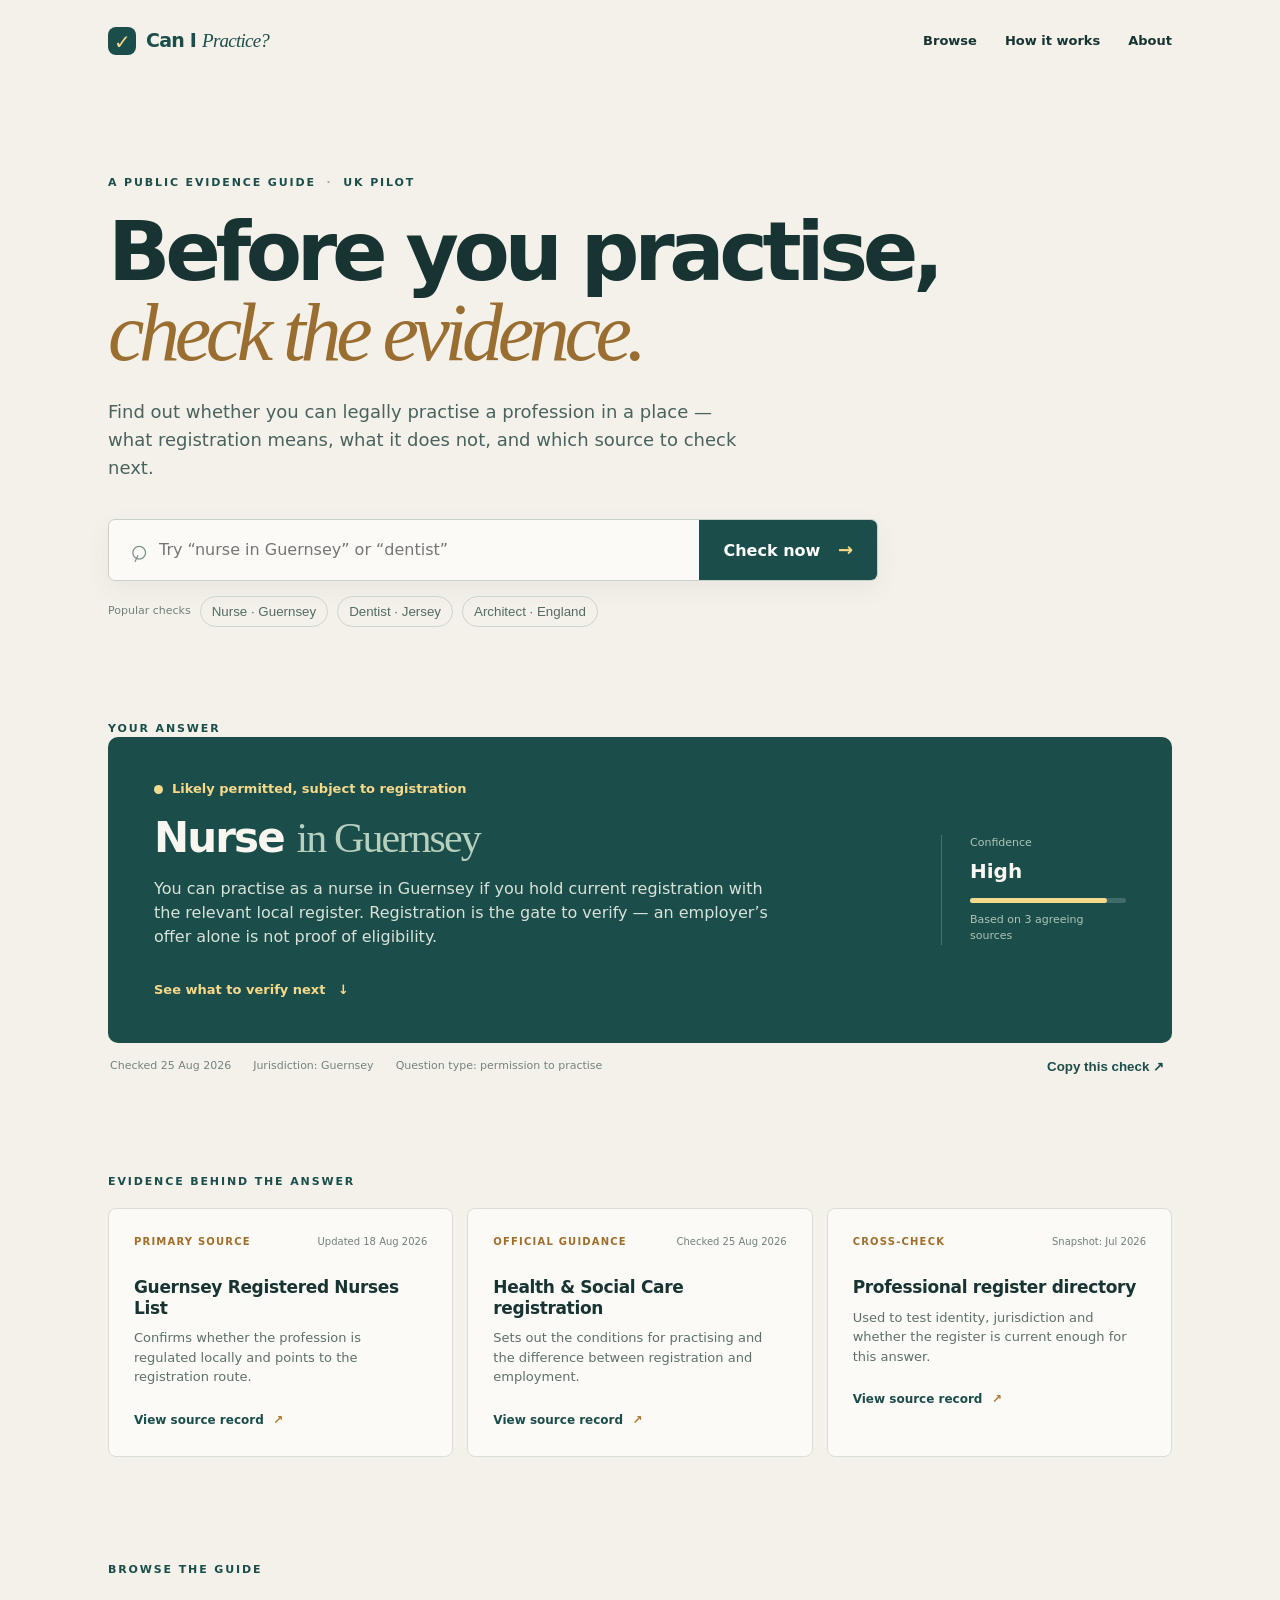
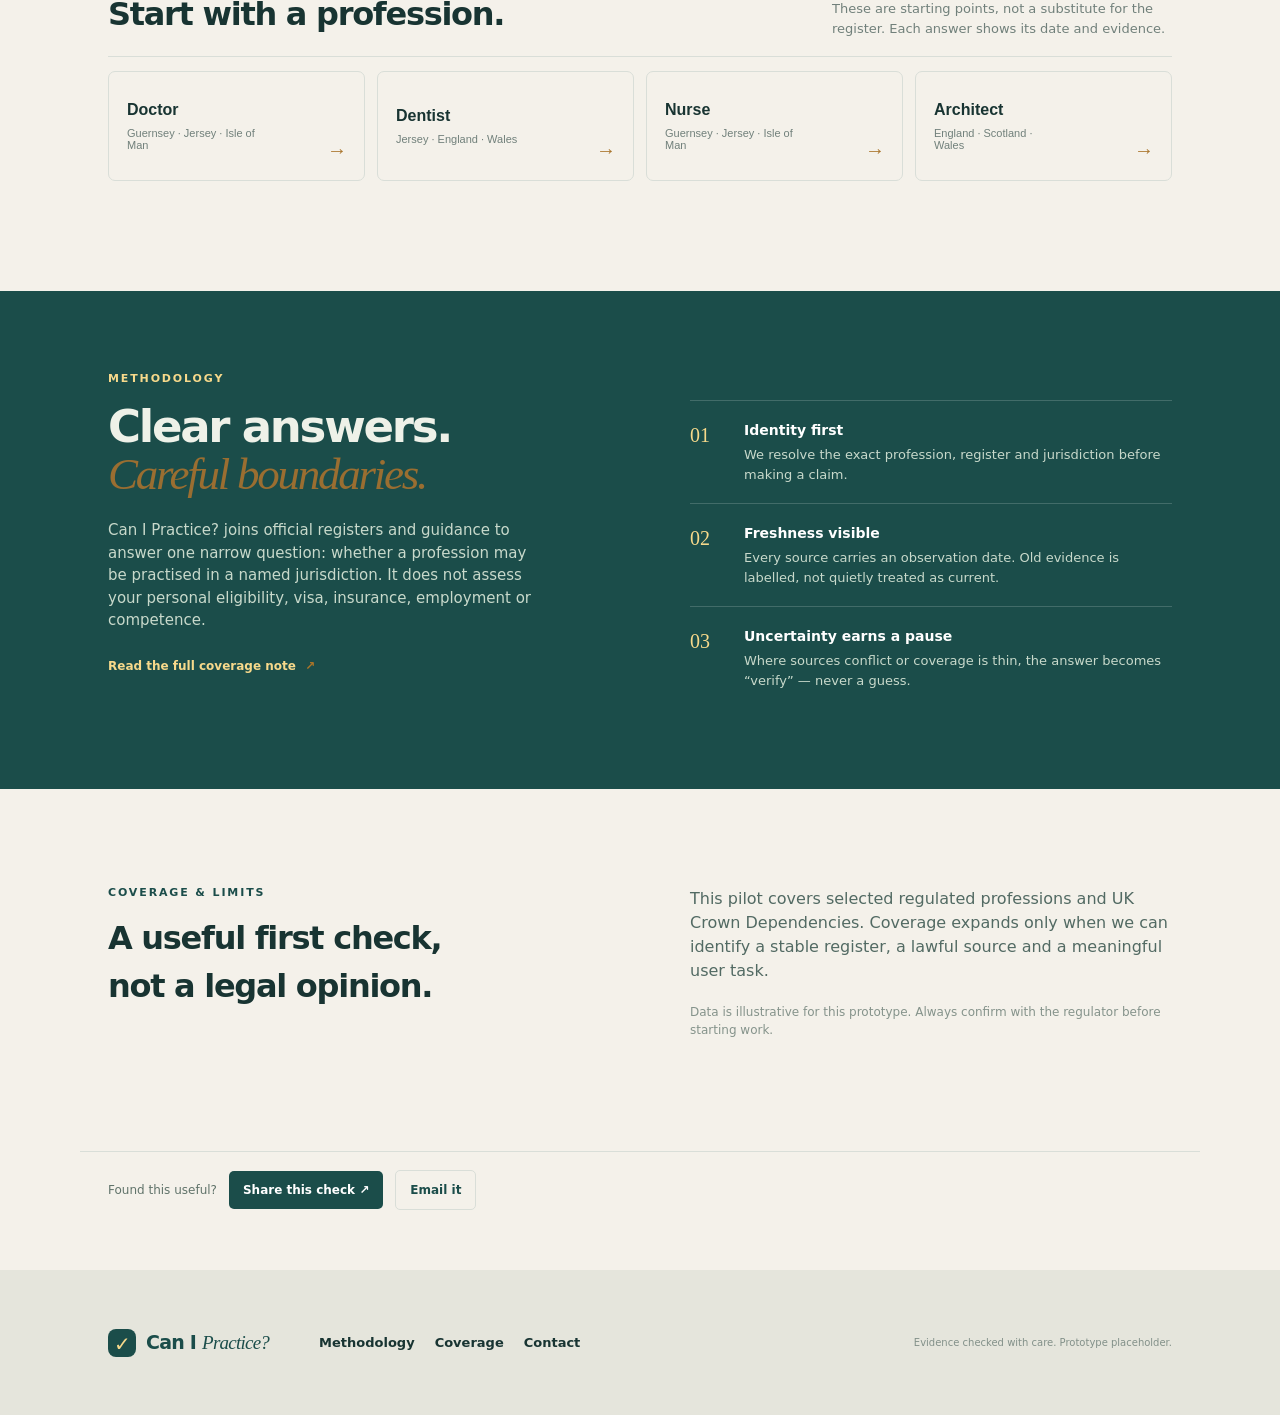
==== index.html @ 5f044f65 "Keep illustrative practice prototype out of search" ====
<!doctype html>
<html lang="en-GB">
<head>
  <meta charset="utf-8">
  <meta name="viewport" content="width=device-width, initial-scale=1">
  <title>Can I Practice? — Check professional registration</title>
  <meta name="description" content="A clear, evidence-led way to check whether a profession can be practised in a place, and what to verify next.">
  <meta name="robots" content="noindex,follow">
  <meta name="theme-color" content="#f4f1ea">
  <link rel="canonical" href="https://canipractice.com/">
  <meta property="og:title" content="Can I Practice? — Check professional registration">
  <meta property="og:description" content="Check the evidence behind professional registration and practice requirements.">
  <meta property="og:type" content="website">
  <meta property="og:url" content="https://canipractice.com/">
  <meta property="og:site_name" content="Can I Practice?">
  <meta name="twitter:card" content="summary">
  <meta name="twitter:title" content="Can I Practice? — Check professional registration">
  <meta name="twitter:description" content="Check the evidence behind professional registration and practice requirements.">
  <script async src="https://www.googletagmanager.com/gtag/js?id=G-X8V7G1S3EH"></script>
  <script>
    window.dataLayer = window.dataLayer || [];
    function gtag(){dataLayer.push(arguments)}
    gtag('js', new Date());
    gtag('config', 'G-X8V7G1S3EH', { anonymize_ip: true });
  </script>
  <link rel="icon" href="data:image/svg+xml,%3Csvg xmlns='http://www.w3.org/2000/svg' viewBox='0 0 64 64'%3E%3Crect width='64' height='64' rx='16' fill='%231b4d4a'/%3E%3Cpath d='m16 33 10 10 22-23' fill='none' stroke='%23f7d98b' stroke-width='7' stroke-linecap='round' stroke-linejoin='round'/%3E%3C/svg%3E">
  <link rel="stylesheet" href="styles.css">
</head>
<body>
  <header class="site-header">
    <a class="brand" href="#top" aria-label="Can I Practice? home"><span class="brand-mark">✓</span><span>Can I <i>Practice?</i></span></a>
    <nav aria-label="Primary navigation"><a href="#browse">Browse</a><a href="#method">How it works</a><a class="nav-quiet" href="#about">About</a></nav>
  </header>

  <main id="top">
    <section class="hero wrap">
      <div class="eyebrow">A public evidence guide <span>·</span> UK pilot</div>
      <h1>Before you practise,<br><em>check the evidence.</em></h1>
      <p class="intro">Find out whether you can legally practise a profession in a place — what registration means, what it does not, and which source to check next.</p>
      <form class="search" id="searchForm" role="search">
        <label class="sr-only" for="query">Search a profession or place</label>
        <span class="search-icon">⌕</span><input id="query" autocomplete="off" placeholder="Try “nurse in Guernsey” or “dentist”"><button type="submit">Check now <span>→</span></button>
      </form>
      <div class="popular"><span>Popular checks</span><button data-query="nurse in Guernsey">Nurse · Guernsey</button><button data-query="dentist in Jersey">Dentist · Jersey</button><button data-query="architect in England">Architect · England</button></div>
    </section>

    <section class="answer-area wrap" id="answer" aria-live="polite">
      <div class="section-kicker">Your answer</div>
      <div class="answer-card">
        <div class="answer-main"><div class="status-line"><span class="status-dot"></span><span id="answerLabel">Likely permitted, subject to registration</span></div><h2 id="answerTitle">Nurse <span>in Guernsey</span></h2><p id="answerCopy">You can practise as a nurse in Guernsey if you hold current registration with the relevant local register. Registration is the gate to verify — an employer’s offer alone is not proof of eligibility.</p><a class="next-step" href="#evidence">See what to verify next <span>↓</span></a></div>
        <div class="confidence"><span>Confidence</span><strong>High</strong><div class="confidence-bar"><i></i></div><small>Based on 3 agreeing sources</small></div>
      </div>
      <div class="answer-meta"><span>Checked 25 Aug 2026</span><span>Jurisdiction: Guernsey</span><span>Question type: permission to practise</span><button id="copyLink" type="button">Copy this check ↗</button></div>
    </section>

    <section class="evidence wrap" id="evidence"><div class="section-kicker">Evidence behind the answer</div><div class="evidence-grid">
      <article class="source-card"><div class="source-top"><span class="source-tag">Primary source</span><span class="source-date">Updated 18 Aug 2026</span></div><h3>Guernsey Registered Nurses List</h3><p>Confirms whether the profession is regulated locally and points to the registration route.</p><a href="#method">View source record <span>↗</span></a></article>
      <article class="source-card"><div class="source-top"><span class="source-tag">Official guidance</span><span class="source-date">Checked 25 Aug 2026</span></div><h3>Health &amp; Social Care registration</h3><p>Sets out the conditions for practising and the difference between registration and employment.</p><a href="#method">View source record <span>↗</span></a></article>
      <article class="source-card"><div class="source-top"><span class="source-tag">Cross-check</span><span class="source-date">Snapshot: Jul 2026</span></div><h3>Professional register directory</h3><p>Used to test identity, jurisdiction and whether the register is current enough for this answer.</p><a href="#method">View source record <span>↗</span></a></article>
    </div></section>

    <section class="browse wrap" id="browse"><div class="browse-heading"><div><div class="section-kicker">Browse the guide</div><h2>Start with a profession.</h2></div><p>These are starting points, not a substitute for the register. Each answer shows its date and evidence.</p></div><div class="browse-grid"><button data-query="doctor in Guernsey"><b>Doctor</b><span>Guernsey · Jersey · Isle of Man</span><i>→</i></button><button data-query="dentist in Jersey"><b>Dentist</b><span>Jersey · England · Wales</span><i>→</i></button><button data-query="nurse in Guernsey"><b>Nurse</b><span>Guernsey · Jersey · Isle of Man</span><i>→</i></button><button data-query="architect in England"><b>Architect</b><span>England · Scotland · Wales</span><i>→</i></button></div></section>

    <section class="method wrap" id="method"><div class="method-copy"><div class="section-kicker">Methodology</div><h2>Clear answers.<br><em>Careful boundaries.</em></h2><p>Can I Practice? joins official registers and guidance to answer one narrow question: whether a profession may be practised in a named jurisdiction. It does not assess your personal eligibility, visa, insurance, employment or competence.</p><a class="text-link" href="#about">Read the full coverage note <span>↗</span></a></div><div class="method-list"><div><strong>01</strong><span><b>Identity first</b>We resolve the exact profession, register and jurisdiction before making a claim.</span></div><div><strong>02</strong><span><b>Freshness visible</b>Every source carries an observation date. Old evidence is labelled, not quietly treated as current.</span></div><div><strong>03</strong><span><b>Uncertainty earns a pause</b>Where sources conflict or coverage is thin, the answer becomes “verify” — never a guess.</span></div></div></section>

    <section class="about wrap" id="about"><div><div class="section-kicker">Coverage &amp; limits</div><h2>A useful first check,<br>not a legal opinion.</h2></div><div><p>This pilot covers selected regulated professions and UK Crown Dependencies. Coverage expands only when we can identify a stable register, a lawful source and a meaningful user task.</p><p class="muted">Data is illustrative for this prototype. Always confirm with the regulator before starting work.</p></div></section>
    <section class="share wrap"><span>Found this useful?</span><button id="shareBtn">Share this check ↗</button><button id="emailBtn">Email it</button></section>
  </main>
  <footer><div class="wrap footer-inner"><a class="brand" href="#top"><span class="brand-mark">✓</span><span>Can I <i>Practice?</i></span></a><div><a href="#method">Methodology</a><a href="#about">Coverage</a><a href="mailto:hello@canipractice.com">Contact</a></div><small>Evidence checked with care. Prototype placeholder.</small></div></footer>
  <script>
    const answers={nurse:{label:'Likely permitted, subject to registration',place:'Guernsey',copy:'You can practise as a nurse in Guernsey if you hold current registration with the relevant local register. Registration is the gate to verify — an employer’s offer alone is not proof of eligibility.'},dentist:{label:'Likely permitted, subject to registration',place:'Jersey',copy:'You can practise as a dentist in Jersey if you meet the current registration requirements for the profession and jurisdiction. Verify your register entry before accepting work.'},architect:{label:'Registration required',place:'England',copy:'Architectural work using the protected title requires registration with the Architects Registration Board. Confirm your personal route and current register status before practising.'},doctor:{label:'Verify with the regulator',place:'Guernsey',copy:'A doctor’s ability to practise depends on current registration and any local employment or permission requirements. The evidence points to a registration check before you proceed.'}};
    function run(raw){const q=raw.toLowerCase();let key=q.includes('dentist')?'dentist':q.includes('architect')?'architect':q.includes('doctor')?'doctor':'nurse';const a=answers[key];document.getElementById('answerLabel').textContent=a.label;document.getElementById('answerTitle').innerHTML=key[0].toUpperCase()+key.slice(1)+' <span>in '+a.place+'</span>';document.getElementById('answerCopy').textContent=a.copy;document.getElementById('answer').scrollIntoView({behavior:'smooth',block:'start'});}
    document.getElementById('searchForm').addEventListener('submit',e=>{e.preventDefault();run(document.getElementById('query').value||'nurse in Guernsey')});document.querySelectorAll('[data-query]').forEach(b=>b.addEventListener('click',()=>{document.getElementById('query').value=b.dataset.query;run(b.dataset.query)}));document.getElementById('copyLink').addEventListener('click',async e=>{await navigator.clipboard?.writeText(location.href);e.currentTarget.textContent='Copied ✓';setTimeout(()=>e.currentTarget.textContent='Copy this check ↗',1800)});document.getElementById('shareBtn').addEventListener('click',async()=>{if(navigator.share) await navigator.share({title:document.title,url:location.href});else document.getElementById('copyLink').click()});document.getElementById('emailBtn').addEventListener('click',()=>location.href='mailto:?subject=Can I Practice?&body='+encodeURIComponent(location.href));
  </script>
</body>
</html>
---- styles.css ----
:root{--ink:#183432;--green:#1b4d4a;--cream:#f4f1ea;--paper:#fbfaf7;--yellow:#f7d98b;--muted:#71807b;--line:#d9ded8;--serif:Georgia,'Times New Roman',serif;--sans:Inter,ui-sans-serif,system-ui,-apple-system,BlinkMacSystemFont,'Segoe UI',sans-serif}*{box-sizing:border-box}html{scroll-behavior:smooth}body{margin:0;background:var(--cream);color:var(--ink);font-family:var(--sans);line-height:1.5}.wrap{max-width:1120px;margin:auto;padding-left:28px;padding-right:28px}.site-header{height:82px;display:flex;align-items:center;justify-content:space-between;max-width:1120px;margin:auto;padding:0 28px}.brand{display:flex;align-items:center;gap:10px;color:var(--green);font-weight:750;letter-spacing:-.04em;text-decoration:none;font-size:19px}.brand i{font-family:var(--serif);font-weight:400}.brand-mark{display:grid;place-items:center;background:var(--green);color:var(--yellow);border-radius:8px;width:28px;height:28px;font-size:20px;font-weight:800}nav{display:flex;gap:28px}nav a,footer a{color:var(--ink);text-decoration:none;font-size:13px;font-weight:650}.hero{padding-top:93px;padding-bottom:94px}.eyebrow,.section-kicker{font-size:11px;text-transform:uppercase;letter-spacing:.17em;font-weight:800;color:var(--green)}.eyebrow span{color:#a2ada7;margin:0 5px}.hero h1{font-size:clamp(48px,7vw,82px);line-height:.98;letter-spacing:-.065em;margin:20px 0 25px;max-width:850px}.hero h1 em,.method h2 em{font-family:var(--serif);font-weight:400;color:#9a6e31}.intro{font-size:18px;line-height:1.55;max-width:630px;color:#49625d;margin-bottom:37px}.search{display:flex;align-items:center;background:var(--paper);border:1px solid #c8d0c9;border-radius:7px;max-width:770px;height:62px;padding-left:20px;box-shadow:0 8px 25px #294a4410}.search-icon{font-size:30px;color:#7a8b83;transform:rotate(-20deg);margin-right:10px}.search input{border:0;outline:0;background:transparent;font:inherit;font-size:16px;flex:1;color:var(--ink);min-width:0}.search button,.share button{border:0;background:var(--green);color:white;height:100%;padding:0 24px;border-radius:0 6px 6px 0;font:inherit;font-weight:750;cursor:pointer}.search button span{color:var(--yellow);font-size:18px;margin-left:12px}.popular{display:flex;gap:9px;align-items:center;margin-top:15px;flex-wrap:wrap;font-size:11px;color:var(--muted)}.popular button{border:1px solid #cbd4ce;background:transparent;border-radius:20px;padding:7px 11px;color:#526b63;cursor:pointer}.answer-area{padding-bottom:84px}.answer-card{background:var(--green);color:#f8f6ef;border-radius:10px;display:flex;justify-content:space-between;padding:42px 46px;gap:40px}.status-line{display:flex;align-items:center;gap:9px;color:var(--yellow);font-size:13px;font-weight:750}.status-dot{width:9px;height:9px;background:var(--yellow);border-radius:50%}.answer-main{max-width:700px}.answer-card h2{font-size:42px;line-height:1.05;letter-spacing:-.045em;margin:17px 0}.answer-card h2 span{font-family:var(--serif);font-weight:400;color:#b7d0bd}.answer-card p{font-size:16px;color:#d8e3d9;max-width:620px;margin:0 0 28px}.next-step{color:var(--yellow);text-decoration:none;font-weight:700;font-size:13px}.next-step span{margin-left:8px}.confidence{width:185px;border-left:1px solid #ffffff33;padding-left:28px;align-self:center}.confidence span,.confidence small{display:block;color:#aec5b6;font-size:11px}.confidence strong{display:block;font-size:20px;margin:4px 0 12px}.confidence-bar{height:5px;background:#ffffff2b;border-radius:8px;margin-bottom:9px}.confidence-bar i{display:block;width:88%;height:100%;background:var(--yellow);border-radius:8px}.answer-meta{display:flex;gap:22px;align-items:center;flex-wrap:wrap;padding:15px 2px;color:#74827d;font-size:11px}.answer-meta button{margin-left:auto;background:none;border:0;color:var(--green);font-weight:750;cursor:pointer}.evidence{padding-bottom:105px}.evidence-grid{display:grid;grid-template-columns:repeat(3,1fr);gap:14px;margin-top:18px}.source-card{background:var(--paper);border:1px solid var(--line);border-radius:8px;padding:25px}.source-top{display:flex;justify-content:space-between;gap:10px}.source-tag{color:#a06d2a;font-size:10px;text-transform:uppercase;letter-spacing:.12em;font-weight:800}.source-date{font-size:10px;color:var(--muted)}.source-card h3{font-size:17px;line-height:1.2;margin:28px 0 10px;letter-spacing:-.02em}.source-card p{font-size:13px;color:#5d7069;min-height:58px;margin:0 0 20px}.source-card a,.text-link{color:var(--green);font-size:12px;font-weight:800;text-decoration:none}.source-card a span,.text-link span{color:#ae7627;margin-left:5px}.browse{padding-bottom:110px}.browse-heading{display:flex;justify-content:space-between;align-items:end;border-bottom:1px solid var(--line);padding-bottom:18px}.browse h2,.about h2{font-size:32px;letter-spacing:-.04em;margin:12px 0 0}.browse-heading p{font-size:13px;color:var(--muted);max-width:340px;margin:0}.browse-grid{display:grid;grid-template-columns:repeat(4,1fr);gap:12px;margin-top:14px}.browse-grid button{text-align:left;position:relative;background:transparent;border:1px solid var(--line);border-radius:7px;padding:20px 18px;cursor:pointer;color:var(--ink);min-height:110px}.browse-grid button:hover{background:var(--paper);border-color:#9baea3}.browse-grid b,.browse-grid span{display:block}.browse-grid b{font-size:16px}.browse-grid span{font-size:11px;color:var(--muted);padding-top:8px;max-width:130px}.browse-grid i{position:absolute;right:17px;bottom:18px;color:#aa762e;font-style:normal;font-size:20px}.method{background:var(--green);color:#eef1e8;max-width:none;padding:80px max(28px,calc((100% - 1064px)/2));display:grid;grid-template-columns:1fr 1fr;gap:100px}.method .section-kicker{color:var(--yellow)}.method h2{font-size:45px;line-height:1.04;letter-spacing:-.05em;margin:16px 0 22px}.method-copy p{color:#c8d9cb;font-size:15px;max-width:440px}.method .text-link{color:var(--yellow);display:inline-block;margin-top:10px}.method-list{padding-top:29px}.method-list>div{display:grid;grid-template-columns:39px 1fr;gap:15px;border-top:1px solid #ffffff2c;padding:19px 0}.method-list strong{color:var(--yellow);font-family:var(--serif);font-size:20px;font-weight:400}.method-list span{font-size:13px;color:#c8d9cb}.method-list b{display:block;color:white;font-size:14px;margin-bottom:4px}.about{padding-top:96px;padding-bottom:92px;display:grid;grid-template-columns:1fr 1fr;gap:100px}.about p{font-size:16px;color:#526a63;max-width:480px;margin:2px 0 20px}.about .muted{font-size:12px;color:#85938b}.share{border-top:1px solid var(--line);padding-top:18px;padding-bottom:60px;display:flex;gap:12px;align-items:center;color:#60736a;font-size:12px}.share button{height:auto;padding:10px 14px;border-radius:5px;font-size:12px}.share button+button{background:transparent;color:var(--green);border:1px solid var(--line)}footer{background:#e5e5dc}.footer-inner{min-height:145px;display:flex;align-items:center;gap:50px;position:relative}.footer-inner>div{display:flex;gap:20px}.footer-inner small{margin-left:auto;color:#829089;font-size:10px}.sr-only{position:absolute;width:1px;height:1px;padding:0;margin:-1px;overflow:hidden;clip:rect(0,0,0,0);white-space:nowrap;border:0}@media(max-width:700px){.site-header{height:70px}.site-header nav{gap:12px}.nav-quiet{display:none}.hero{padding-top:59px;padding-bottom:66px}.hero h1{font-size:51px}.intro{font-size:16px}.search{height:auto;min-height:58px;padding-left:13px}.search button{padding:0 14px;font-size:12px}.search button span{margin-left:4px}.answer-card{padding:28px 24px;display:block}.answer-card h2{font-size:34px}.confidence{border:0;border-top:1px solid #ffffff33;width:auto;margin-top:26px;padding:18px 0 0}.answer-meta{gap:8px;line-height:1.2}.answer-meta button{margin-left:0}.evidence-grid,.browse-grid{grid-template-columns:1fr 1fr}.source-card{padding:18px}.source-date{display:none}.source-card h3{margin-top:20px}.source-card p{min-height:0}.browse-heading,.about{display:block}.browse-heading p{margin-top:18px}.method{display:block;padding-top:58px;padding-bottom:60px}.method-list{padding-top:45px}.about{padding-top:65px}.about>div+div{margin-top:25px}.footer-inner{display:block;padding-top:26px;padding-bottom:26px}.footer-inner>div{margin:20px 0}.footer-inner small{display:block;margin:0}}
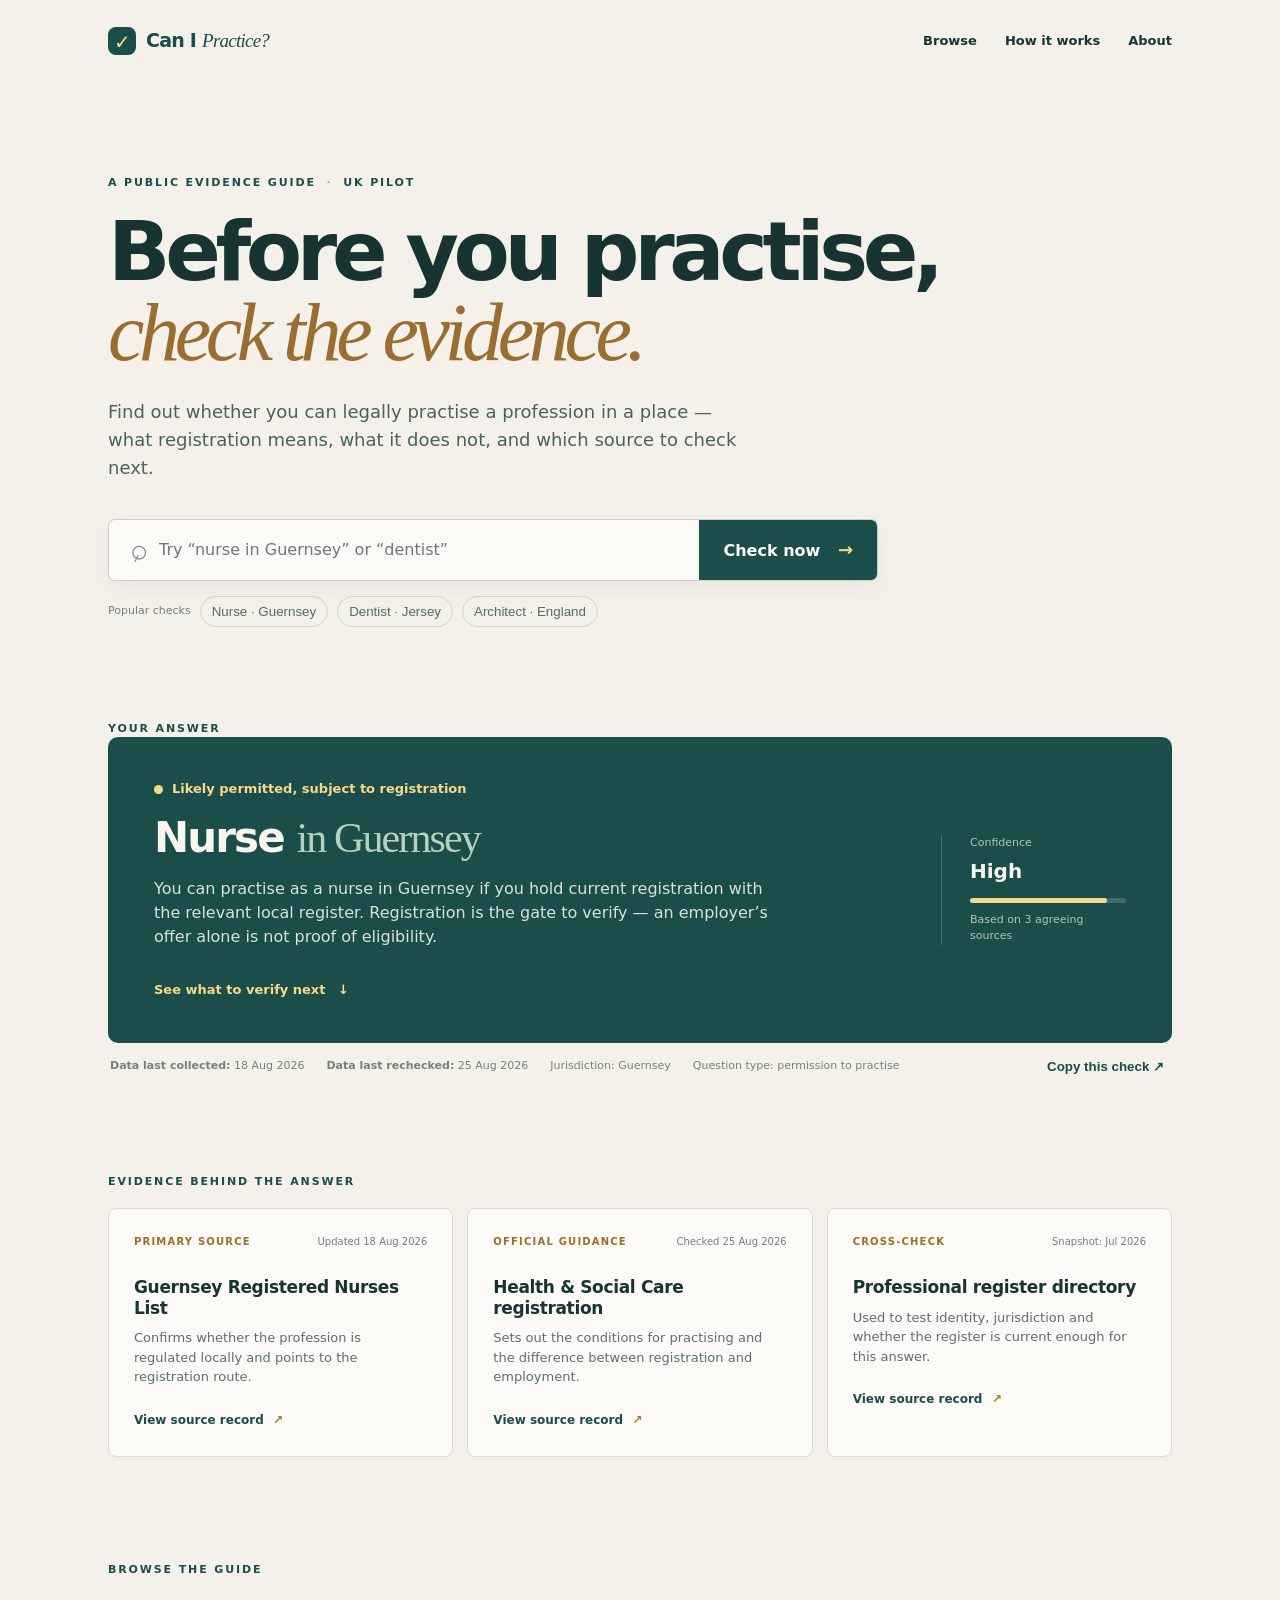
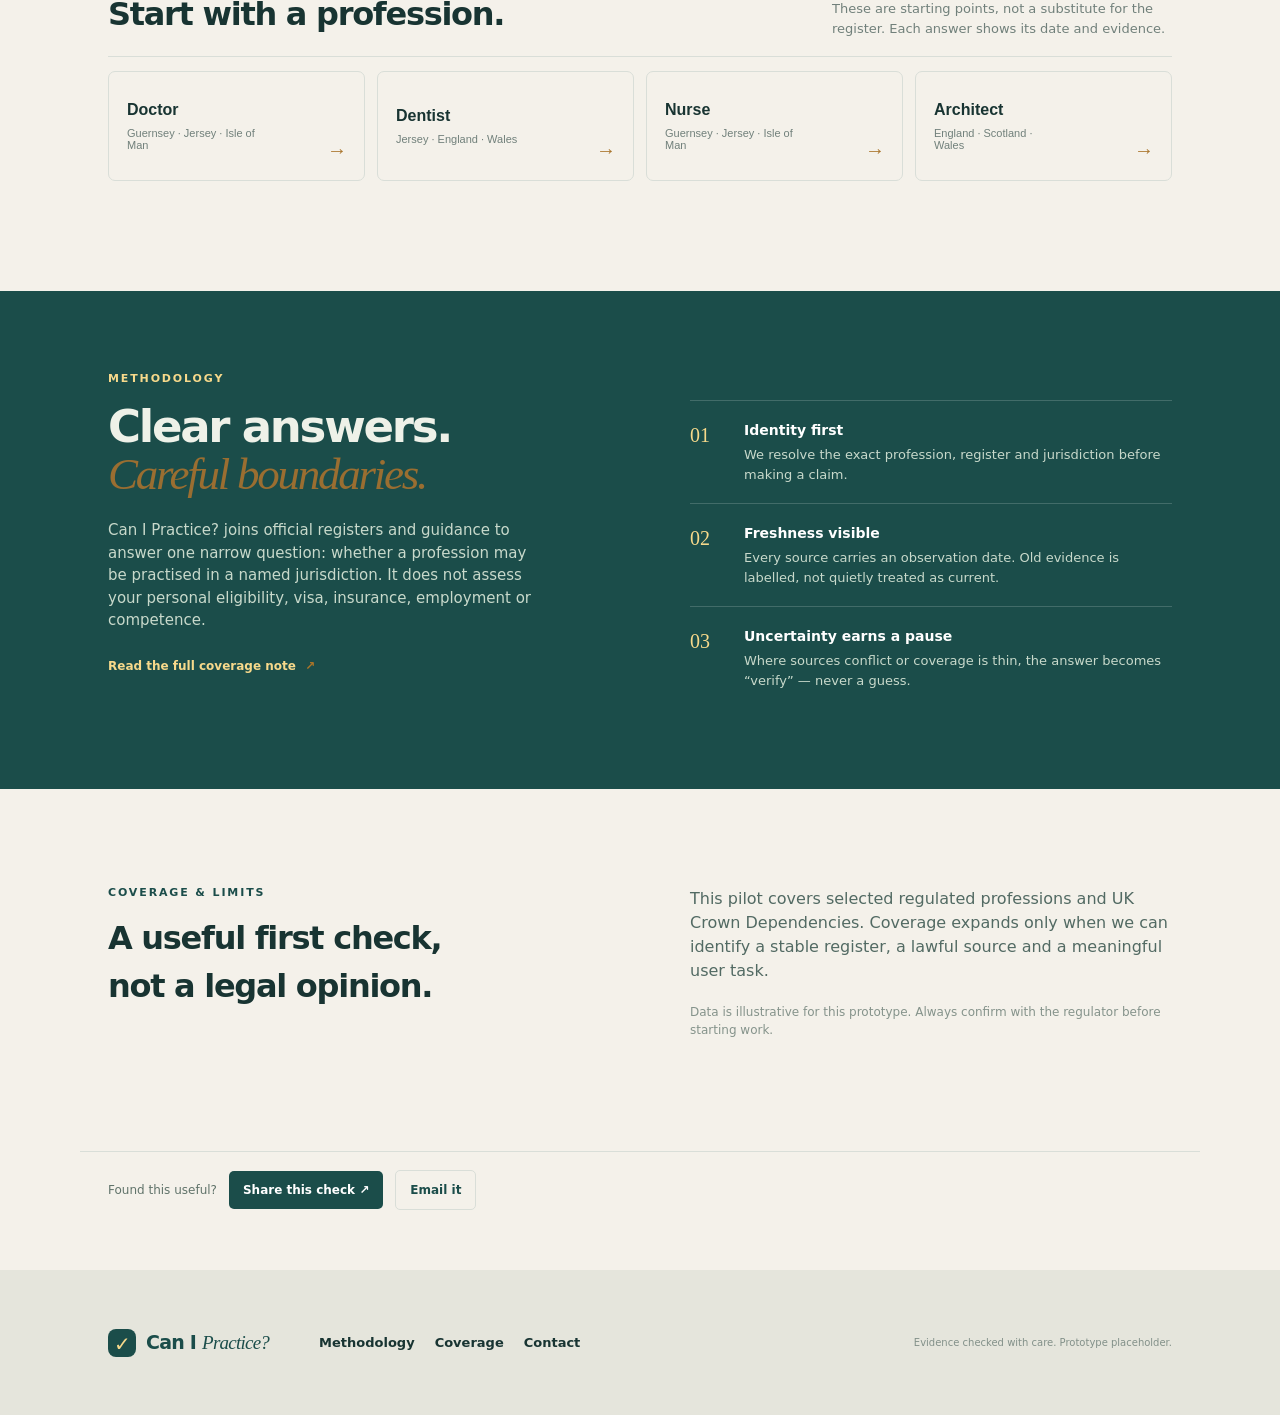
==== commit cbe4f035: "Show data collection and recheck dates" ====
--- a/index.html
+++ b/index.html
@@ -16,13 +16,8 @@
   <meta name="twitter:card" content="summary">
   <meta name="twitter:title" content="Can I Practice? — Check professional registration">
   <meta name="twitter:description" content="Check the evidence behind professional registration and practice requirements.">
-  <script async src="https://www.googletagmanager.com/gtag/js?id=G-X8V7G1S3EH"></script>
-  <script>
-    window.dataLayer = window.dataLayer || [];
-    function gtag(){dataLayer.push(arguments)}
-    gtag('js', new Date());
-    gtag('config', 'G-X8V7G1S3EH', { anonymize_ip: true });
-  </script>
+  <meta name="37x-ga-measurement-id" content="G-SWVLQ1LFZ7">
+  <script defer src="analytics-consent.js"></script>
   <link rel="icon" href="data:image/svg+xml,%3Csvg xmlns='http://www.w3.org/2000/svg' viewBox='0 0 64 64'%3E%3Crect width='64' height='64' rx='16' fill='%231b4d4a'/%3E%3Cpath d='m16 33 10 10 22-23' fill='none' stroke='%23f7d98b' stroke-width='7' stroke-linecap='round' stroke-linejoin='round'/%3E%3C/svg%3E">
   <link rel="stylesheet" href="styles.css">
 </head>
@@ -50,7 +45,7 @@
         <div class="answer-main"><div class="status-line"><span class="status-dot"></span><span id="answerLabel">Likely permitted, subject to registration</span></div><h2 id="answerTitle">Nurse <span>in Guernsey</span></h2><p id="answerCopy">You can practise as a nurse in Guernsey if you hold current registration with the relevant local register. Registration is the gate to verify — an employer’s offer alone is not proof of eligibility.</p><a class="next-step" href="#evidence">See what to verify next <span>↓</span></a></div>
         <div class="confidence"><span>Confidence</span><strong>High</strong><div class="confidence-bar"><i></i></div><small>Based on 3 agreeing sources</small></div>
       </div>
-      <div class="answer-meta"><span>Checked 25 Aug 2026</span><span>Jurisdiction: Guernsey</span><span>Question type: permission to practise</span><button id="copyLink" type="button">Copy this check ↗</button></div>
+      <div class="answer-meta"><span><strong>Data last collected:</strong> <time datetime="2026-08-18">18 Aug 2026</time></span><span><strong>Data last rechecked:</strong> <time datetime="2026-08-25">25 Aug 2026</time></span><span>Jurisdiction: Guernsey</span><span>Question type: permission to practise</span><button id="copyLink" type="button">Copy this check ↗</button></div>
     </section>
 
     <section class="evidence wrap" id="evidence"><div class="section-kicker">Evidence behind the answer</div><div class="evidence-grid">
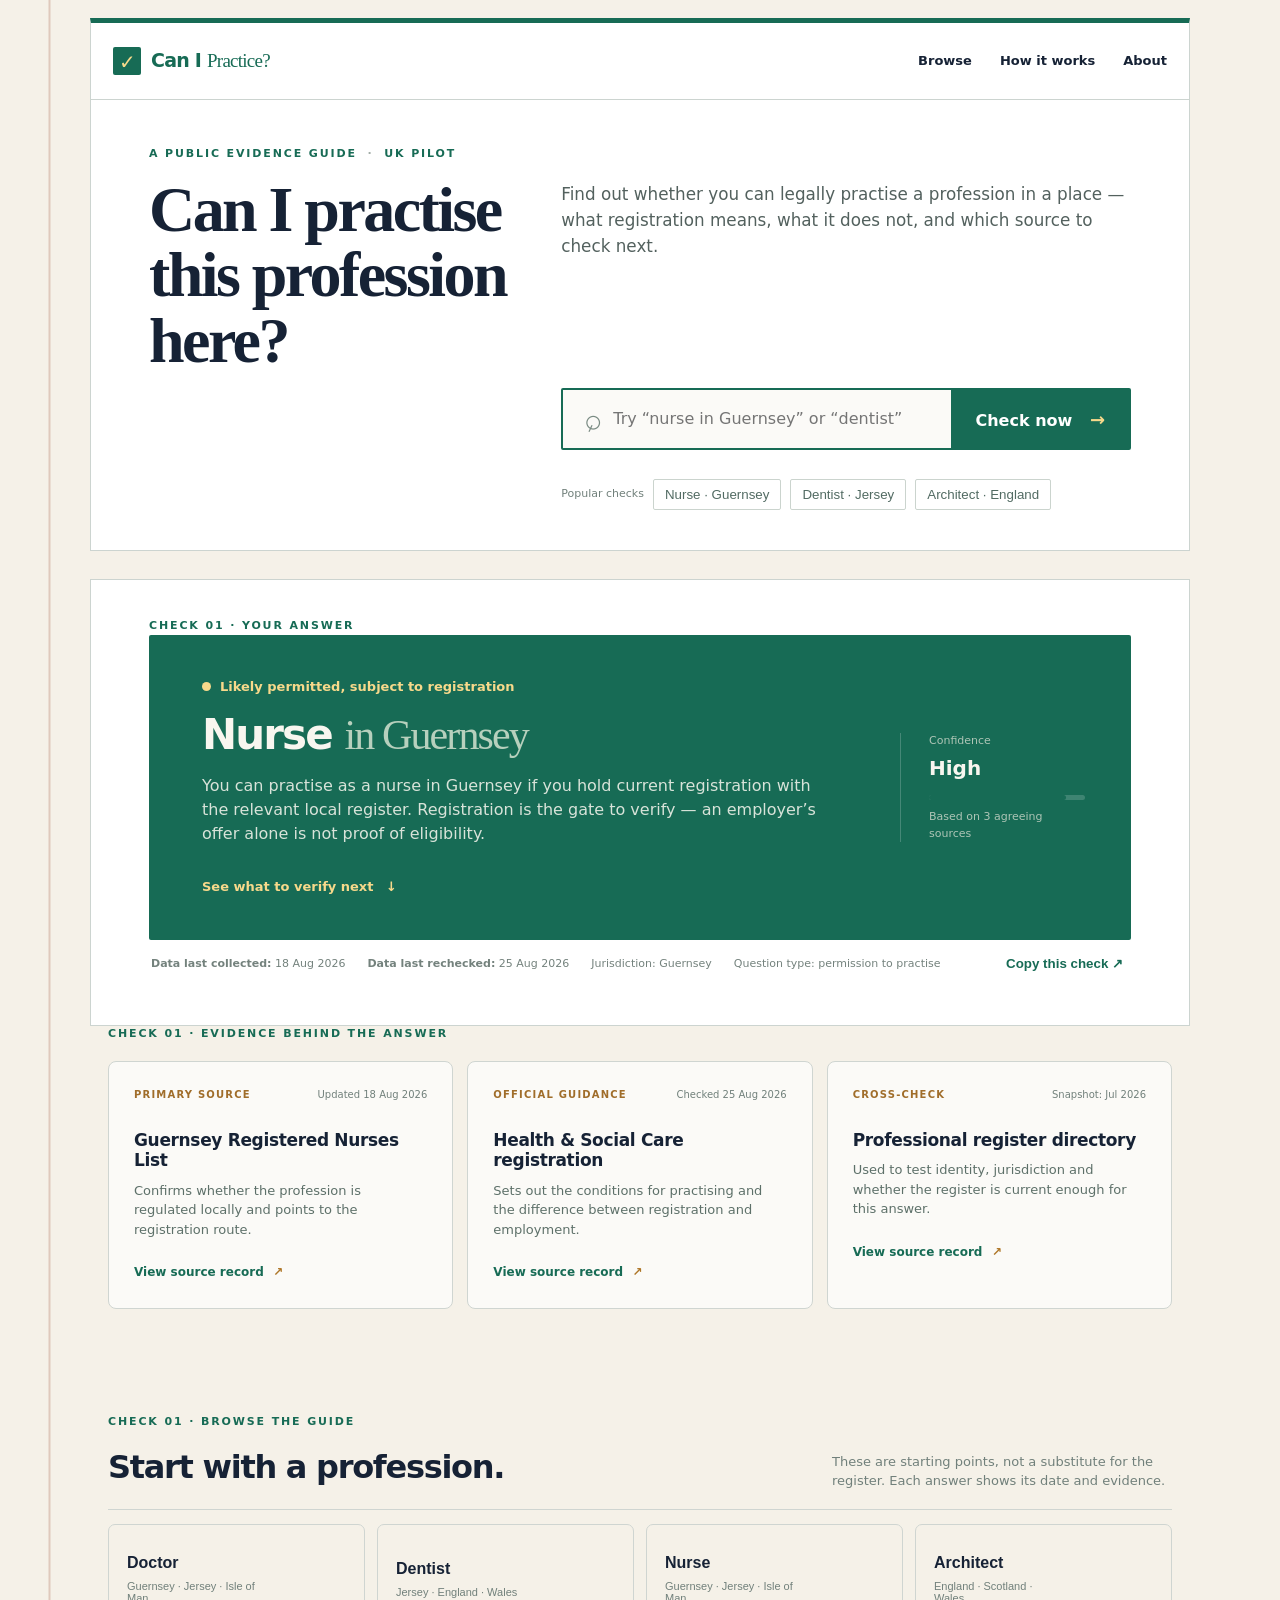
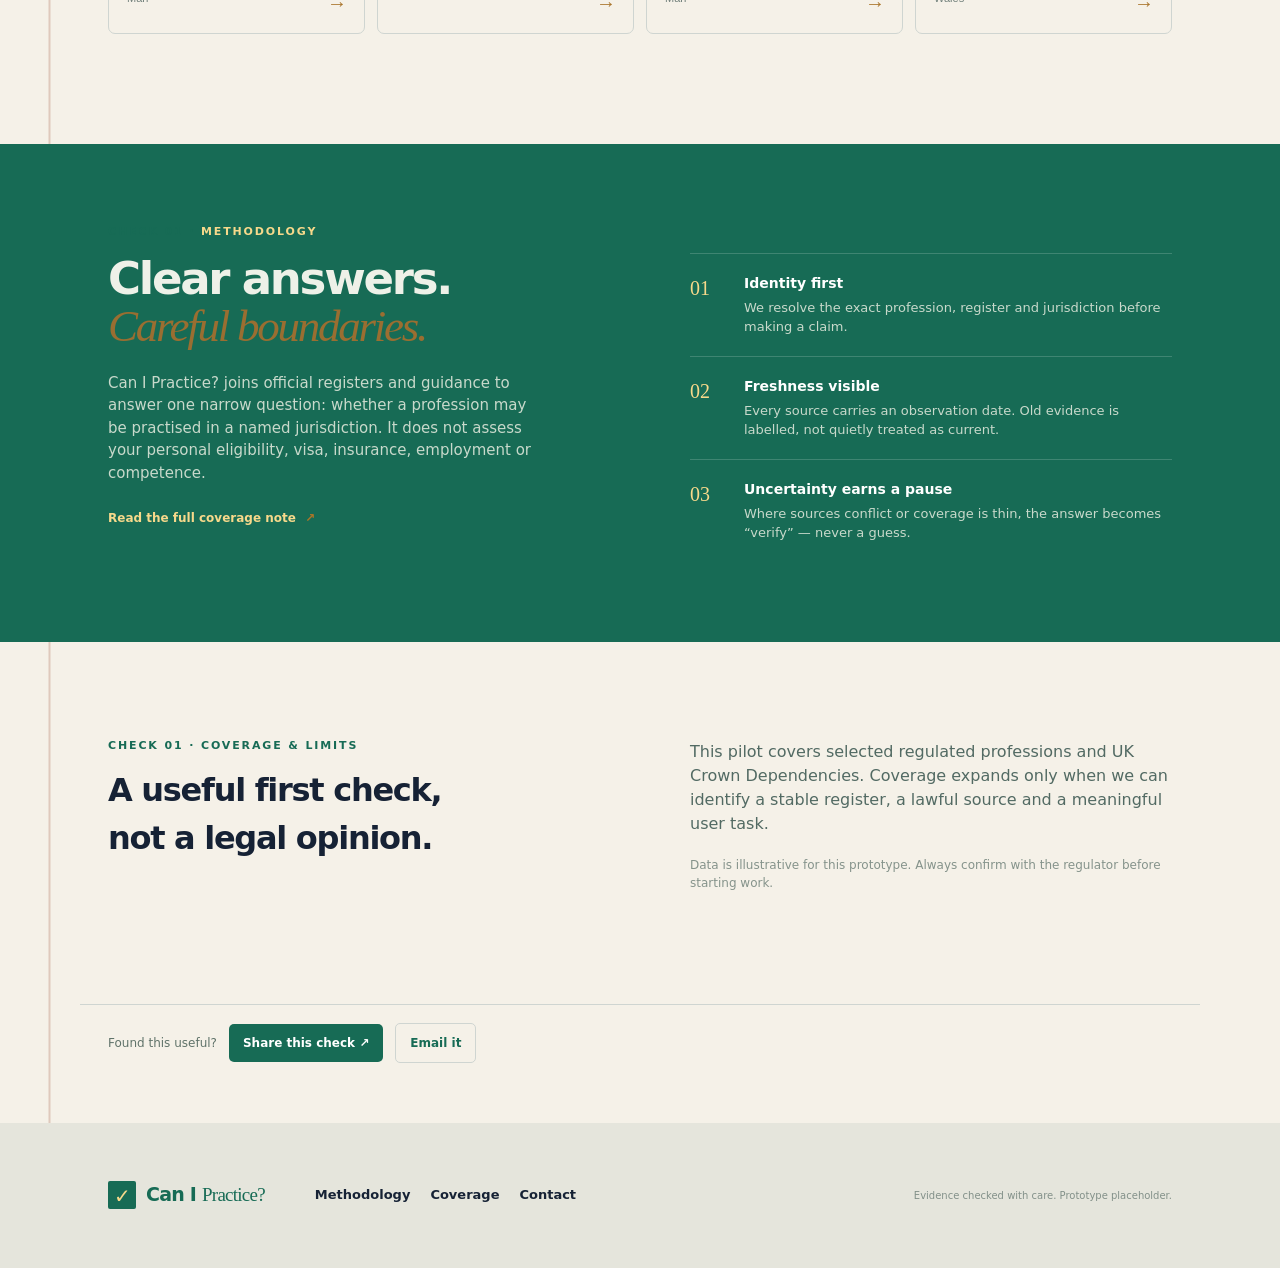
==== commit 76df13b4: "Give Can I Practice a regulatory checklist design" ====
--- a/index.html
+++ b/index.html
@@ -30,7 +30,7 @@
   <main id="top">
     <section class="hero wrap">
       <div class="eyebrow">A public evidence guide <span>·</span> UK pilot</div>
-      <h1>Before you practise,<br><em>check the evidence.</em></h1>
+      <h1>Can I practise this profession here?</h1>
       <p class="intro">Find out whether you can legally practise a profession in a place — what registration means, what it does not, and which source to check next.</p>
       <form class="search" id="searchForm" role="search">
         <label class="sr-only" for="query">Search a profession or place</label>
--- a/styles.css
+++ b/styles.css
@@ -1 +1,115 @@
-:root{--ink:#183432;--green:#1b4d4a;--cream:#f4f1ea;--paper:#fbfaf7;--yellow:#f7d98b;--muted:#71807b;--line:#d9ded8;--serif:Georgia,'Times New Roman',serif;--sans:Inter,ui-sans-serif,system-ui,-apple-system,BlinkMacSystemFont,'Segoe UI',sans-serif}*{box-sizing:border-box}html{scroll-behavior:smooth}body{margin:0;background:var(--cream);color:var(--ink);font-family:var(--sans);line-height:1.5}.wrap{max-width:1120px;margin:auto;padding-left:28px;padding-right:28px}.site-header{height:82px;display:flex;align-items:center;justify-content:space-between;max-width:1120px;margin:auto;padding:0 28px}.brand{display:flex;align-items:center;gap:10px;color:var(--green);font-weight:750;letter-spacing:-.04em;text-decoration:none;font-size:19px}.brand i{font-family:var(--serif);font-weight:400}.brand-mark{display:grid;place-items:center;background:var(--green);color:var(--yellow);border-radius:8px;width:28px;height:28px;font-size:20px;font-weight:800}nav{display:flex;gap:28px}nav a,footer a{color:var(--ink);text-decoration:none;font-size:13px;font-weight:650}.hero{padding-top:93px;padding-bottom:94px}.eyebrow,.section-kicker{font-size:11px;text-transform:uppercase;letter-spacing:.17em;font-weight:800;color:var(--green)}.eyebrow span{color:#a2ada7;margin:0 5px}.hero h1{font-size:clamp(48px,7vw,82px);line-height:.98;letter-spacing:-.065em;margin:20px 0 25px;max-width:850px}.hero h1 em,.method h2 em{font-family:var(--serif);font-weight:400;color:#9a6e31}.intro{font-size:18px;line-height:1.55;max-width:630px;color:#49625d;margin-bottom:37px}.search{display:flex;align-items:center;background:var(--paper);border:1px solid #c8d0c9;border-radius:7px;max-width:770px;height:62px;padding-left:20px;box-shadow:0 8px 25px #294a4410}.search-icon{font-size:30px;color:#7a8b83;transform:rotate(-20deg);margin-right:10px}.search input{border:0;outline:0;background:transparent;font:inherit;font-size:16px;flex:1;color:var(--ink);min-width:0}.search button,.share button{border:0;background:var(--green);color:white;height:100%;padding:0 24px;border-radius:0 6px 6px 0;font:inherit;font-weight:750;cursor:pointer}.search button span{color:var(--yellow);font-size:18px;margin-left:12px}.popular{display:flex;gap:9px;align-items:center;margin-top:15px;flex-wrap:wrap;font-size:11px;color:var(--muted)}.popular button{border:1px solid #cbd4ce;background:transparent;border-radius:20px;padding:7px 11px;color:#526b63;cursor:pointer}.answer-area{padding-bottom:84px}.answer-card{background:var(--green);color:#f8f6ef;border-radius:10px;display:flex;justify-content:space-between;padding:42px 46px;gap:40px}.status-line{display:flex;align-items:center;gap:9px;color:var(--yellow);font-size:13px;font-weight:750}.status-dot{width:9px;height:9px;background:var(--yellow);border-radius:50%}.answer-main{max-width:700px}.answer-card h2{font-size:42px;line-height:1.05;letter-spacing:-.045em;margin:17px 0}.answer-card h2 span{font-family:var(--serif);font-weight:400;color:#b7d0bd}.answer-card p{font-size:16px;color:#d8e3d9;max-width:620px;margin:0 0 28px}.next-step{color:var(--yellow);text-decoration:none;font-weight:700;font-size:13px}.next-step span{margin-left:8px}.confidence{width:185px;border-left:1px solid #ffffff33;padding-left:28px;align-self:center}.confidence span,.confidence small{display:block;color:#aec5b6;font-size:11px}.confidence strong{display:block;font-size:20px;margin:4px 0 12px}.confidence-bar{height:5px;background:#ffffff2b;border-radius:8px;margin-bottom:9px}.confidence-bar i{display:block;width:88%;height:100%;background:var(--yellow);border-radius:8px}.answer-meta{display:flex;gap:22px;align-items:center;flex-wrap:wrap;padding:15px 2px;color:#74827d;font-size:11px}.answer-meta button{margin-left:auto;background:none;border:0;color:var(--green);font-weight:750;cursor:pointer}.evidence{padding-bottom:105px}.evidence-grid{display:grid;grid-template-columns:repeat(3,1fr);gap:14px;margin-top:18px}.source-card{background:var(--paper);border:1px solid var(--line);border-radius:8px;padding:25px}.source-top{display:flex;justify-content:space-between;gap:10px}.source-tag{color:#a06d2a;font-size:10px;text-transform:uppercase;letter-spacing:.12em;font-weight:800}.source-date{font-size:10px;color:var(--muted)}.source-card h3{font-size:17px;line-height:1.2;margin:28px 0 10px;letter-spacing:-.02em}.source-card p{font-size:13px;color:#5d7069;min-height:58px;margin:0 0 20px}.source-card a,.text-link{color:var(--green);font-size:12px;font-weight:800;text-decoration:none}.source-card a span,.text-link span{color:#ae7627;margin-left:5px}.browse{padding-bottom:110px}.browse-heading{display:flex;justify-content:space-between;align-items:end;border-bottom:1px solid var(--line);padding-bottom:18px}.browse h2,.about h2{font-size:32px;letter-spacing:-.04em;margin:12px 0 0}.browse-heading p{font-size:13px;color:var(--muted);max-width:340px;margin:0}.browse-grid{display:grid;grid-template-columns:repeat(4,1fr);gap:12px;margin-top:14px}.browse-grid button{text-align:left;position:relative;background:transparent;border:1px solid var(--line);border-radius:7px;padding:20px 18px;cursor:pointer;color:var(--ink);min-height:110px}.browse-grid button:hover{background:var(--paper);border-color:#9baea3}.browse-grid b,.browse-grid span{display:block}.browse-grid b{font-size:16px}.browse-grid span{font-size:11px;color:var(--muted);padding-top:8px;max-width:130px}.browse-grid i{position:absolute;right:17px;bottom:18px;color:#aa762e;font-style:normal;font-size:20px}.method{background:var(--green);color:#eef1e8;max-width:none;padding:80px max(28px,calc((100% - 1064px)/2));display:grid;grid-template-columns:1fr 1fr;gap:100px}.method .section-kicker{color:var(--yellow)}.method h2{font-size:45px;line-height:1.04;letter-spacing:-.05em;margin:16px 0 22px}.method-copy p{color:#c8d9cb;font-size:15px;max-width:440px}.method .text-link{color:var(--yellow);display:inline-block;margin-top:10px}.method-list{padding-top:29px}.method-list>div{display:grid;grid-template-columns:39px 1fr;gap:15px;border-top:1px solid #ffffff2c;padding:19px 0}.method-list strong{color:var(--yellow);font-family:var(--serif);font-size:20px;font-weight:400}.method-list span{font-size:13px;color:#c8d9cb}.method-list b{display:block;color:white;font-size:14px;margin-bottom:4px}.about{padding-top:96px;padding-bottom:92px;display:grid;grid-template-columns:1fr 1fr;gap:100px}.about p{font-size:16px;color:#526a63;max-width:480px;margin:2px 0 20px}.about .muted{font-size:12px;color:#85938b}.share{border-top:1px solid var(--line);padding-top:18px;padding-bottom:60px;display:flex;gap:12px;align-items:center;color:#60736a;font-size:12px}.share button{height:auto;padding:10px 14px;border-radius:5px;font-size:12px}.share button+button{background:transparent;color:var(--green);border:1px solid var(--line)}footer{background:#e5e5dc}.footer-inner{min-height:145px;display:flex;align-items:center;gap:50px;position:relative}.footer-inner>div{display:flex;gap:20px}.footer-inner small{margin-left:auto;color:#829089;font-size:10px}.sr-only{position:absolute;width:1px;height:1px;padding:0;margin:-1px;overflow:hidden;clip:rect(0,0,0,0);white-space:nowrap;border:0}@media(max-width:700px){.site-header{height:70px}.site-header nav{gap:12px}.nav-quiet{display:none}.hero{padding-top:59px;padding-bottom:66px}.hero h1{font-size:51px}.intro{font-size:16px}.search{height:auto;min-height:58px;padding-left:13px}.search button{padding:0 14px;font-size:12px}.search button span{margin-left:4px}.answer-card{padding:28px 24px;display:block}.answer-card h2{font-size:34px}.confidence{border:0;border-top:1px solid #ffffff33;width:auto;margin-top:26px;padding:18px 0 0}.answer-meta{gap:8px;line-height:1.2}.answer-meta button{margin-left:0}.evidence-grid,.browse-grid{grid-template-columns:1fr 1fr}.source-card{padding:18px}.source-date{display:none}.source-card h3{margin-top:20px}.source-card p{min-height:0}.browse-heading,.about{display:block}.browse-heading p{margin-top:18px}.method{display:block;padding-top:58px;padding-bottom:60px}.method-list{padding-top:45px}.about{padding-top:65px}.about>div+div{margin-top:25px}.footer-inner{display:block;padding-top:26px;padding-bottom:26px}.footer-inner>div{margin:20px 0}.footer-inner small{display:block;margin:0}}
+:root{--ink:#183432;--green:#1b4d4a;--cream:#f4f1ea;--paper:#fbfaf7;--yellow:#f7d98b;--muted:#71807b;--line:#d9ded8;--serif:Georgia,'Times New Roman',serif;--sans:Inter,ui-sans-serif,system-ui,-apple-system,BlinkMacSystemFont,'Segoe UI',sans-serif}
+*{box-sizing:border-box}
+html{scroll-behavior:smooth}
+body{margin:0;background:var(--cream);color:var(--ink);font-family:var(--sans);line-height:1.5}
+.wrap{max-width:1120px;margin:auto;padding-left:28px;padding-right:28px}
+.site-header{height:82px;display:flex;align-items:center;justify-content:space-between;max-width:1120px;margin:auto;padding:0 28px}
+.brand{display:flex;align-items:center;gap:10px;color:var(--green);font-weight:750;letter-spacing:-.04em;text-decoration:none;font-size:19px}
+.brand i{font-family:var(--serif);font-weight:400}
+.brand-mark{display:grid;place-items:center;background:var(--green);color:var(--yellow);border-radius:8px;width:28px;height:28px;font-size:20px;font-weight:800}
+nav{display:flex;gap:28px}
+nav a,footer a{color:var(--ink);text-decoration:none;font-size:13px;font-weight:650}
+.hero{padding-top:93px;padding-bottom:94px}
+.eyebrow,.section-kicker{font-size:11px;text-transform:uppercase;letter-spacing:.17em;font-weight:800;color:var(--green)}
+.eyebrow span{color:#a2ada7;margin:0 5px}
+.hero h1{font-size:clamp(48px,7vw,82px);line-height:.98;letter-spacing:-.065em;margin:20px 0 25px;max-width:850px}
+.hero h1 em,.method h2 em{font-family:var(--serif);font-weight:400;color:#9a6e31}
+.intro{font-size:18px;line-height:1.55;max-width:630px;color:#49625d;margin-bottom:37px}
+.search{display:flex;align-items:center;background:var(--paper);border:1px solid #c8d0c9;border-radius:7px;max-width:770px;height:62px;padding-left:20px;box-shadow:0 8px 25px #294a4410}
+.search-icon{font-size:30px;color:#7a8b83;transform:rotate(-20deg);margin-right:10px}
+.search input{border:0;outline:0;background:transparent;font:inherit;font-size:16px;flex:1;color:var(--ink);min-width:0}
+.search button,.share button{border:0;background:var(--green);color:white;height:100%;padding:0 24px;border-radius:0 6px 6px 0;font:inherit;font-weight:750;cursor:pointer}
+.search button span{color:var(--yellow);font-size:18px;margin-left:12px}
+.popular{display:flex;gap:9px;align-items:center;margin-top:15px;flex-wrap:wrap;font-size:11px;color:var(--muted)}
+.popular button{border:1px solid #cbd4ce;background:transparent;border-radius:20px;padding:7px 11px;color:#526b63;cursor:pointer}
+.answer-area{padding-bottom:84px}
+.answer-card{background:var(--green);color:#f8f6ef;border-radius:10px;display:flex;justify-content:space-between;padding:42px 46px;gap:40px}
+.status-line{display:flex;align-items:center;gap:9px;color:var(--yellow);font-size:13px;font-weight:750}
+.status-dot{width:9px;height:9px;background:var(--yellow);border-radius:50%}
+.answer-main{max-width:700px}
+.answer-card h2{font-size:42px;line-height:1.05;letter-spacing:-.045em;margin:17px 0}
+.answer-card h2 span{font-family:var(--serif);font-weight:400;color:#b7d0bd}
+.answer-card p{font-size:16px;color:#d8e3d9;max-width:620px;margin:0 0 28px}
+.next-step{color:var(--yellow);text-decoration:none;font-weight:700;font-size:13px}
+.next-step span{margin-left:8px}
+.confidence{width:185px;border-left:1px solid #ffffff33;padding-left:28px;align-self:center}
+.confidence span,.confidence small{display:block;color:#aec5b6;font-size:11px}
+.confidence strong{display:block;font-size:20px;margin:4px 0 12px}
+.confidence-bar{height:5px;background:#ffffff2b;border-radius:8px;margin-bottom:9px}
+.confidence-bar i{display:block;width:88%;height:100%;background:var(--yellow);border-radius:8px}
+.answer-meta{display:flex;gap:22px;align-items:center;flex-wrap:wrap;padding:15px 2px;color:#74827d;font-size:11px}
+.answer-meta button{margin-left:auto;background:none;border:0;color:var(--green);font-weight:750;cursor:pointer}
+.evidence{padding-bottom:105px}
+.evidence-grid{display:grid;grid-template-columns:repeat(3,1fr);gap:14px;margin-top:18px}
+.source-card{background:var(--paper);border:1px solid var(--line);border-radius:8px;padding:25px}
+.source-top{display:flex;justify-content:space-between;gap:10px}
+.source-tag{color:#a06d2a;font-size:10px;text-transform:uppercase;letter-spacing:.12em;font-weight:800}
+.source-date{font-size:10px;color:var(--muted)}
+.source-card h3{font-size:17px;line-height:1.2;margin:28px 0 10px;letter-spacing:-.02em}
+.source-card p{font-size:13px;color:#5d7069;min-height:58px;margin:0 0 20px}
+.source-card a,.text-link{color:var(--green);font-size:12px;font-weight:800;text-decoration:none}
+.source-card a span,.text-link span{color:#ae7627;margin-left:5px}
+.browse{padding-bottom:110px}
+.browse-heading{display:flex;justify-content:space-between;align-items:end;border-bottom:1px solid var(--line);padding-bottom:18px}
+.browse h2,.about h2{font-size:32px;letter-spacing:-.04em;margin:12px 0 0}
+.browse-heading p{font-size:13px;color:var(--muted);max-width:340px;margin:0}
+.browse-grid{display:grid;grid-template-columns:repeat(4,1fr);gap:12px;margin-top:14px}
+.browse-grid button{text-align:left;position:relative;background:transparent;border:1px solid var(--line);border-radius:7px;padding:20px 18px;cursor:pointer;color:var(--ink);min-height:110px}
+.browse-grid button:hover{background:var(--paper);border-color:#9baea3}
+.browse-grid b,.browse-grid span{display:block}
+.browse-grid b{font-size:16px}
+.browse-grid span{font-size:11px;color:var(--muted);padding-top:8px;max-width:130px}
+.browse-grid i{position:absolute;right:17px;bottom:18px;color:#aa762e;font-style:normal;font-size:20px}
+.method{background:var(--green);color:#eef1e8;max-width:none;padding:80px max(28px,calc((100% - 1064px)/2));display:grid;grid-template-columns:1fr 1fr;gap:100px}
+.method .section-kicker{color:var(--yellow)}
+.method h2{font-size:45px;line-height:1.04;letter-spacing:-.05em;margin:16px 0 22px}
+.method-copy p{color:#c8d9cb;font-size:15px;max-width:440px}
+.method .text-link{color:var(--yellow);display:inline-block;margin-top:10px}
+.method-list{padding-top:29px}
+.method-list>div{display:grid;grid-template-columns:39px 1fr;gap:15px;border-top:1px solid #ffffff2c;padding:19px 0}
+.method-list strong{color:var(--yellow);font-family:var(--serif);font-size:20px;font-weight:400}
+.method-list span{font-size:13px;color:#c8d9cb}
+.method-list b{display:block;color:white;font-size:14px;margin-bottom:4px}
+.about{padding-top:96px;padding-bottom:92px;display:grid;grid-template-columns:1fr 1fr;gap:100px}
+.about p{font-size:16px;color:#526a63;max-width:480px;margin:2px 0 20px}
+.about .muted{font-size:12px;color:#85938b}
+.share{border-top:1px solid var(--line);padding-top:18px;padding-bottom:60px;display:flex;gap:12px;align-items:center;color:#60736a;font-size:12px}
+.share button{height:auto;padding:10px 14px;border-radius:5px;font-size:12px}
+.share button+button{background:transparent;color:var(--green);border:1px solid var(--line)}
+footer{background:#e5e5dc}
+.footer-inner{min-height:145px;display:flex;align-items:center;gap:50px;position:relative}
+.footer-inner>div{display:flex;gap:20px}
+.footer-inner small{margin-left:auto;color:#829089;font-size:10px}
+.sr-only{position:absolute;width:1px;height:1px;padding:0;margin:-1px;overflow:hidden;clip:rect(0,0,0,0);white-space:nowrap;border:0}
+@media(max-width:700px){.site-header{height:70px}
+.site-header nav{gap:12px}
+.nav-quiet{display:none}
+.hero{padding-top:59px;padding-bottom:66px}
+.hero h1{font-size:51px}
+.intro{font-size:16px}
+.search{height:auto;min-height:58px;padding-left:13px}
+.search button{padding:0 14px;font-size:12px}
+.search button span{margin-left:4px}
+.answer-card{padding:28px 24px;display:block}
+.answer-card h2{font-size:34px}
+.confidence{border:0;border-top:1px solid #ffffff33;width:auto;margin-top:26px;padding:18px 0 0}
+.answer-meta{gap:8px;line-height:1.2}
+.answer-meta button{margin-left:0}
+.evidence-grid,.browse-grid{grid-template-columns:1fr 1fr}
+.source-card{padding:18px}
+.source-date{display:none}
+.source-card h3{margin-top:20px}
+.source-card p{min-height:0}
+.browse-heading,.about{display:block}
+.browse-heading p{margin-top:18px}
+.method{display:block;padding-top:58px;padding-bottom:60px}
+.method-list{padding-top:45px}
+.about{padding-top:65px}
+.about>div+div{margin-top:25px}
+.footer-inner{display:block;padding-top:26px;padding-bottom:26px}
+.footer-inner>div{margin:20px 0}
+.footer-inner small{display:block;margin:0}
+}
+
+/* Can I Practice: regulatory checklist */
+:root{--ink:#162235;--green:#176b55;--cream:#f5f1e8;--line:#cfd5d1;--gold:#dd9c2f}body{background:#f5f1e8;background-image:linear-gradient(90deg,transparent 48px,#dfc9bc 49px,#dfc9bc 50px,transparent 51px)}.site-header{max-width:1100px;background:#fff;border:1px solid #ccd4d0;border-top:5px solid #176b55;margin-top:18px;padding:14px 22px}.brand-mark{border-radius:2px;background:#176b55}.brand i{font-style:normal;color:#176b55}.hero.wrap{max-width:1100px;background:#fff;border:1px solid #ccd4d0;border-top:0;padding:46px 58px 40px;display:grid;grid-template-columns:.78fr 1.22fr;gap:14px 48px}.hero .eyebrow{grid-column:1/-1;color:#176b55}.hero h1{font-family:Georgia,serif;font-size:clamp(2.7rem,5vw,4.8rem);line-height:1.03;letter-spacing:-.04em;margin:0}.hero .intro{font-size:1.05rem;margin:4px 0 24px;color:#53615e}.hero .search,.hero .popular{grid-column:2}.search{border-radius:2px;border:2px solid #176b55;box-shadow:none}.search button{border-radius:0;background:#176b55}.popular button{border-radius:2px}.answer-area.wrap{max-width:1100px;margin-top:28px;background:#fff;border:1px solid #ccd4d0;padding:38px 58px}.answer-card{border-radius:2px;box-shadow:none;border-left:7px solid #176b55}.section-kicker:before{content:'CHECK 01 · ';color:#176b55}.confidence-bar i{background:#176b55}@media(max-width:760px){body{background-image:none}.site-header{margin:0;border-left:0;border-right:0}.hero.wrap{display:block;padding:34px 20px}.hero h1{font-size:2.8rem}.hero .search{margin-top:28px}.answer-area.wrap{margin:14px 0 0;padding:30px 18px}}
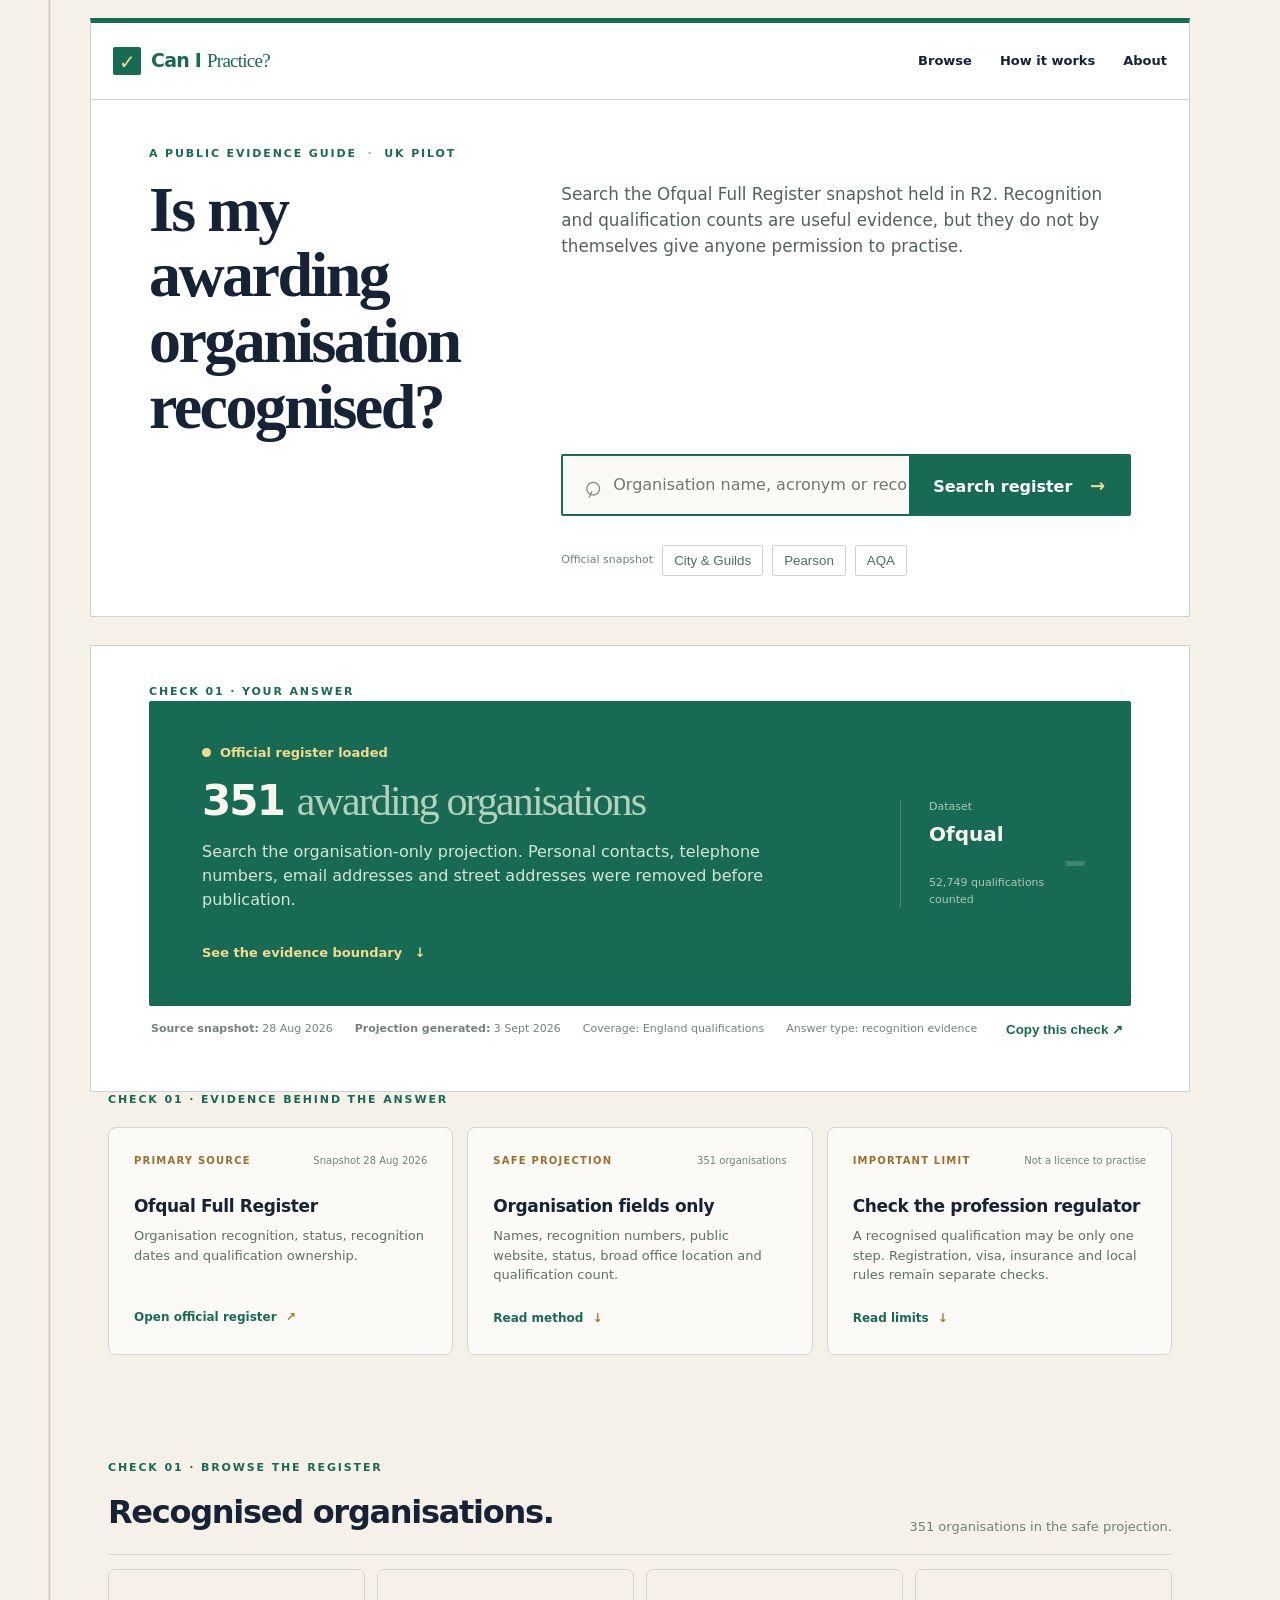
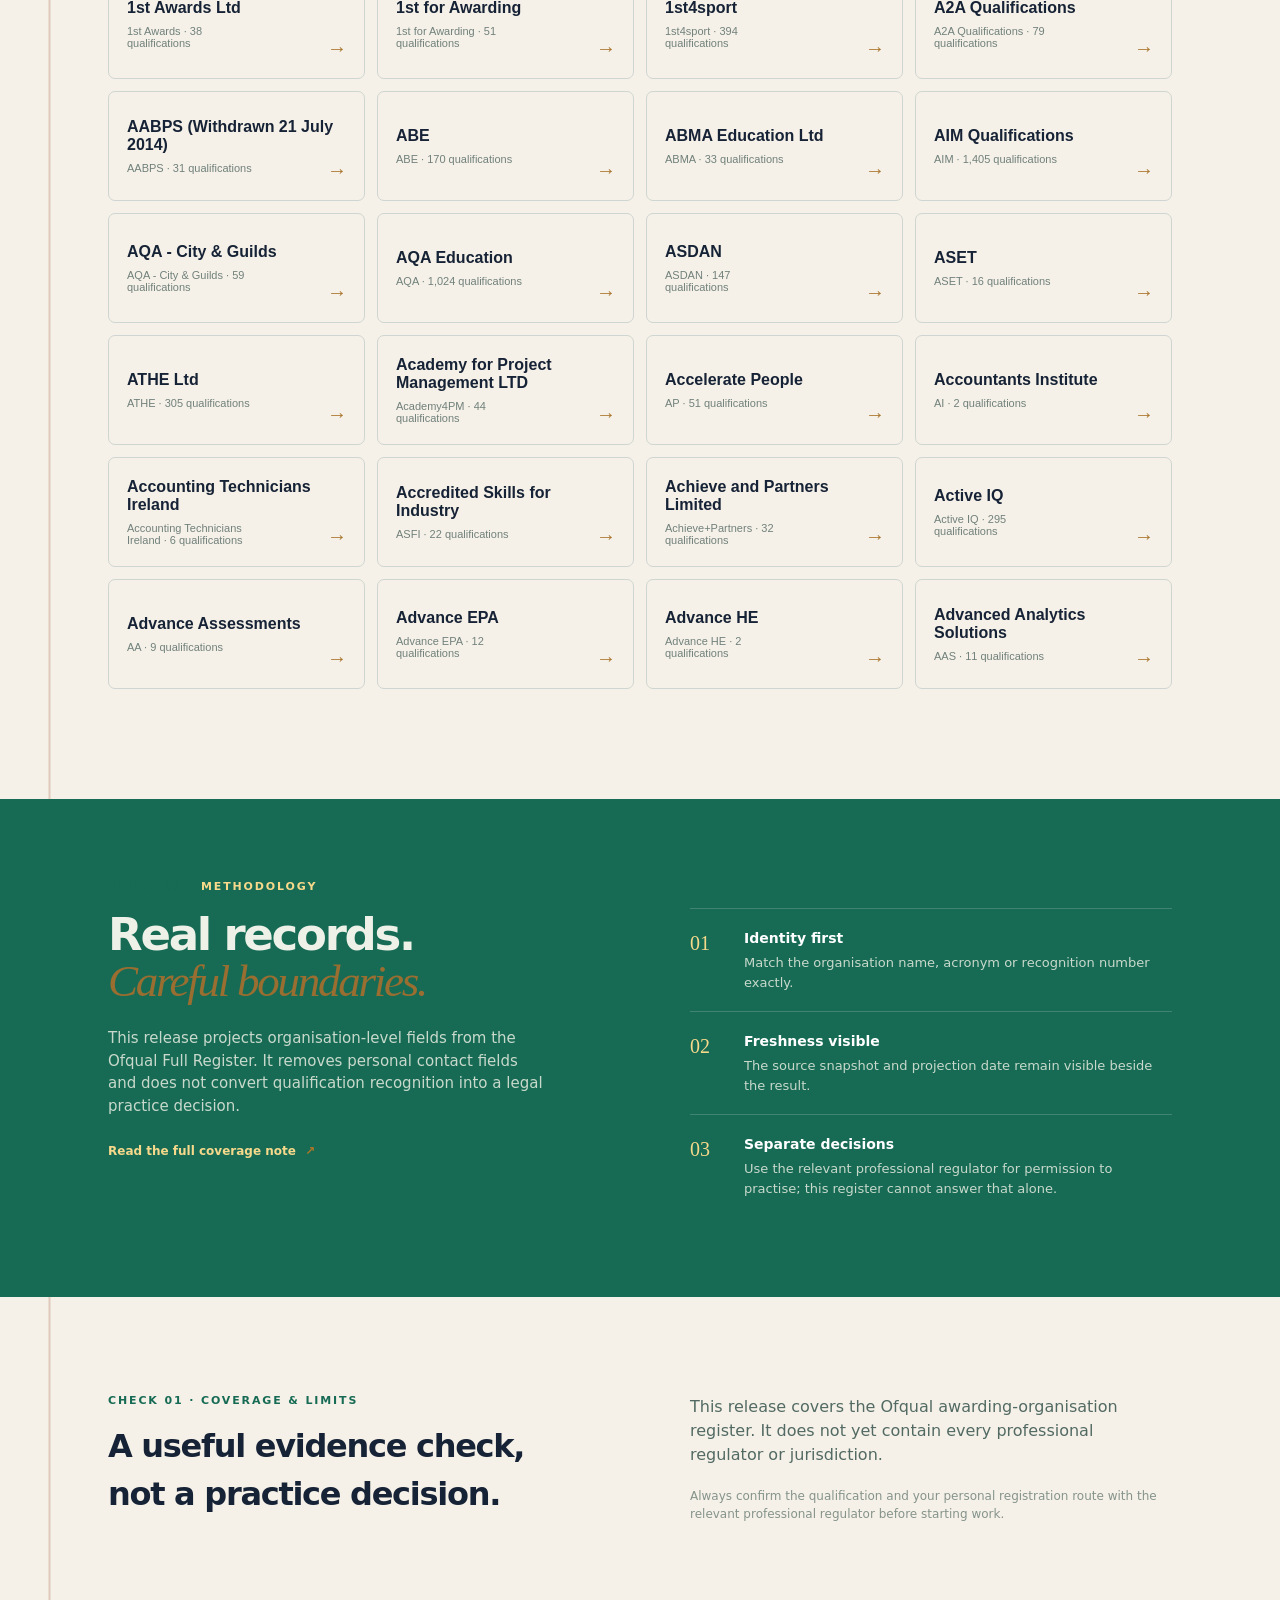
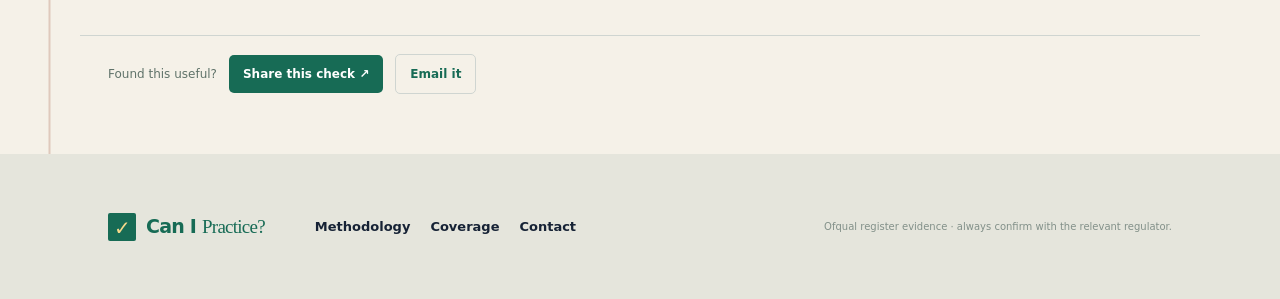
==== commit cdd39d5a: "Add Ofqual organisation register data" ====
--- a/index.html
+++ b/index.html
@@ -4,8 +4,8 @@
   <meta charset="utf-8">
   <meta name="viewport" content="width=device-width, initial-scale=1">
   <title>Can I Practice? — Check professional registration</title>
-  <meta name="description" content="A clear, evidence-led way to check whether a profession can be practised in a place, and what to verify next.">
-  <meta name="robots" content="noindex,follow">
+  <meta name="description" content="Search the official Ofqual register snapshot for recognised awarding organisations and see the boundary between qualification evidence and permission to practise.">
+  <meta name="robots" content="index,follow">
   <meta name="theme-color" content="#f4f1ea">
   <link rel="canonical" href="https://canipractice.com/">
   <meta property="og:title" content="Can I Practice? — Check professional registration">
@@ -30,42 +30,38 @@
   <main id="top">
     <section class="hero wrap">
       <div class="eyebrow">A public evidence guide <span>·</span> UK pilot</div>
-      <h1>Can I practise this profession here?</h1>
-      <p class="intro">Find out whether you can legally practise a profession in a place — what registration means, what it does not, and which source to check next.</p>
+      <h1>Is my awarding organisation recognised?</h1>
+      <p class="intro">Search the Ofqual Full Register snapshot held in R2. Recognition and qualification counts are useful evidence, but they do not by themselves give anyone permission to practise.</p>
       <form class="search" id="searchForm" role="search">
-        <label class="sr-only" for="query">Search a profession or place</label>
-        <span class="search-icon">⌕</span><input id="query" autocomplete="off" placeholder="Try “nurse in Guernsey” or “dentist”"><button type="submit">Check now <span>→</span></button>
+        <label class="sr-only" for="query">Search an awarding organisation</label>
+        <span class="search-icon">⌕</span><input id="query" autocomplete="off" placeholder="Organisation name, acronym or recognition number"><button type="submit">Search register <span>→</span></button>
       </form>
-      <div class="popular"><span>Popular checks</span><button data-query="nurse in Guernsey">Nurse · Guernsey</button><button data-query="dentist in Jersey">Dentist · Jersey</button><button data-query="architect in England">Architect · England</button></div>
+      <div class="popular"><span>Official snapshot</span><button data-query="City &amp; Guilds">City &amp; Guilds</button><button data-query="Pearson">Pearson</button><button data-query="AQA">AQA</button></div>
     </section>
 
     <section class="answer-area wrap" id="answer" aria-live="polite">
       <div class="section-kicker">Your answer</div>
       <div class="answer-card">
-        <div class="answer-main"><div class="status-line"><span class="status-dot"></span><span id="answerLabel">Likely permitted, subject to registration</span></div><h2 id="answerTitle">Nurse <span>in Guernsey</span></h2><p id="answerCopy">You can practise as a nurse in Guernsey if you hold current registration with the relevant local register. Registration is the gate to verify — an employer’s offer alone is not proof of eligibility.</p><a class="next-step" href="#evidence">See what to verify next <span>↓</span></a></div>
-        <div class="confidence"><span>Confidence</span><strong>High</strong><div class="confidence-bar"><i></i></div><small>Based on 3 agreeing sources</small></div>
+        <div class="answer-main"><div class="status-line"><span class="status-dot"></span><span id="answerLabel">Official register loaded</span></div><h2 id="answerTitle">351 <span>awarding organisations</span></h2><p id="answerCopy">Search the organisation-only projection. Personal contacts, telephone numbers, email addresses and street addresses were removed before publication.</p><a class="next-step" href="#evidence">See the evidence boundary <span>↓</span></a></div>
+        <div class="confidence"><span>Dataset</span><strong>Ofqual</strong><div class="confidence-bar"><i></i></div><small>52,749 qualifications counted</small></div>
       </div>
-      <div class="answer-meta"><span><strong>Data last collected:</strong> <time datetime="2026-08-18">18 Aug 2026</time></span><span><strong>Data last rechecked:</strong> <time datetime="2026-08-25">25 Aug 2026</time></span><span>Jurisdiction: Guernsey</span><span>Question type: permission to practise</span><button id="copyLink" type="button">Copy this check ↗</button></div>
+      <div class="answer-meta"><span><strong>Source snapshot:</strong> <time datetime="2026-08-28">28 Aug 2026</time></span><span><strong>Projection generated:</strong> <time id="generatedAt">loading…</time></span><span>Coverage: England qualifications</span><span>Answer type: recognition evidence</span><button id="copyLink" type="button">Copy this check ↗</button></div>
     </section>
 
     <section class="evidence wrap" id="evidence"><div class="section-kicker">Evidence behind the answer</div><div class="evidence-grid">
-      <article class="source-card"><div class="source-top"><span class="source-tag">Primary source</span><span class="source-date">Updated 18 Aug 2026</span></div><h3>Guernsey Registered Nurses List</h3><p>Confirms whether the profession is regulated locally and points to the registration route.</p><a href="#method">View source record <span>↗</span></a></article>
-      <article class="source-card"><div class="source-top"><span class="source-tag">Official guidance</span><span class="source-date">Checked 25 Aug 2026</span></div><h3>Health &amp; Social Care registration</h3><p>Sets out the conditions for practising and the difference between registration and employment.</p><a href="#method">View source record <span>↗</span></a></article>
-      <article class="source-card"><div class="source-top"><span class="source-tag">Cross-check</span><span class="source-date">Snapshot: Jul 2026</span></div><h3>Professional register directory</h3><p>Used to test identity, jurisdiction and whether the register is current enough for this answer.</p><a href="#method">View source record <span>↗</span></a></article>
+      <article class="source-card"><div class="source-top"><span class="source-tag">Primary source</span><span class="source-date">Snapshot 28 Aug 2026</span></div><h3>Ofqual Full Register</h3><p>Organisation recognition, status, recognition dates and qualification ownership.</p><a href="https://register.ofqual.gov.uk/" rel="external">Open official register <span>↗</span></a></article>
+      <article class="source-card"><div class="source-top"><span class="source-tag">Safe projection</span><span class="source-date">351 organisations</span></div><h3>Organisation fields only</h3><p>Names, recognition numbers, public website, status, broad office location and qualification count.</p><a href="#method">Read method <span>↓</span></a></article>
+      <article class="source-card"><div class="source-top"><span class="source-tag">Important limit</span><span class="source-date">Not a licence to practise</span></div><h3>Check the profession regulator</h3><p>A recognised qualification may be only one step. Registration, visa, insurance and local rules remain separate checks.</p><a href="#about">Read limits <span>↓</span></a></article>
     </div></section>
 
-    <section class="browse wrap" id="browse"><div class="browse-heading"><div><div class="section-kicker">Browse the guide</div><h2>Start with a profession.</h2></div><p>These are starting points, not a substitute for the register. Each answer shows its date and evidence.</p></div><div class="browse-grid"><button data-query="doctor in Guernsey"><b>Doctor</b><span>Guernsey · Jersey · Isle of Man</span><i>→</i></button><button data-query="dentist in Jersey"><b>Dentist</b><span>Jersey · England · Wales</span><i>→</i></button><button data-query="nurse in Guernsey"><b>Nurse</b><span>Guernsey · Jersey · Isle of Man</span><i>→</i></button><button data-query="architect in England"><b>Architect</b><span>England · Scotland · Wales</span><i>→</i></button></div></section>
+    <section class="browse wrap" id="browse"><div class="browse-heading"><div><div class="section-kicker">Browse the register</div><h2>Recognised organisations.</h2></div><p id="resultSummary">Search by name, acronym or recognition number. Results come from the R2-derived Ofqual projection.</p></div><div class="browse-grid" id="results"></div></section>
 
-    <section class="method wrap" id="method"><div class="method-copy"><div class="section-kicker">Methodology</div><h2>Clear answers.<br><em>Careful boundaries.</em></h2><p>Can I Practice? joins official registers and guidance to answer one narrow question: whether a profession may be practised in a named jurisdiction. It does not assess your personal eligibility, visa, insurance, employment or competence.</p><a class="text-link" href="#about">Read the full coverage note <span>↗</span></a></div><div class="method-list"><div><strong>01</strong><span><b>Identity first</b>We resolve the exact profession, register and jurisdiction before making a claim.</span></div><div><strong>02</strong><span><b>Freshness visible</b>Every source carries an observation date. Old evidence is labelled, not quietly treated as current.</span></div><div><strong>03</strong><span><b>Uncertainty earns a pause</b>Where sources conflict or coverage is thin, the answer becomes “verify” — never a guess.</span></div></div></section>
+    <section class="method wrap" id="method"><div class="method-copy"><div class="section-kicker">Methodology</div><h2>Real records.<br><em>Careful boundaries.</em></h2><p>This release projects organisation-level fields from the Ofqual Full Register. It removes personal contact fields and does not convert qualification recognition into a legal practice decision.</p><a class="text-link" href="#about">Read the full coverage note <span>↗</span></a></div><div class="method-list"><div><strong>01</strong><span><b>Identity first</b>Match the organisation name, acronym or recognition number exactly.</span></div><div><strong>02</strong><span><b>Freshness visible</b>The source snapshot and projection date remain visible beside the result.</span></div><div><strong>03</strong><span><b>Separate decisions</b>Use the relevant professional regulator for permission to practise; this register cannot answer that alone.</span></div></div></section>
 
-    <section class="about wrap" id="about"><div><div class="section-kicker">Coverage &amp; limits</div><h2>A useful first check,<br>not a legal opinion.</h2></div><div><p>This pilot covers selected regulated professions and UK Crown Dependencies. Coverage expands only when we can identify a stable register, a lawful source and a meaningful user task.</p><p class="muted">Data is illustrative for this prototype. Always confirm with the regulator before starting work.</p></div></section>
+    <section class="about wrap" id="about"><div><div class="section-kicker">Coverage &amp; limits</div><h2>A useful evidence check,<br>not a practice decision.</h2></div><div><p>This release covers the Ofqual awarding-organisation register. It does not yet contain every professional regulator or jurisdiction.</p><p class="muted">Always confirm the qualification and your personal registration route with the relevant professional regulator before starting work.</p></div></section>
     <section class="share wrap"><span>Found this useful?</span><button id="shareBtn">Share this check ↗</button><button id="emailBtn">Email it</button></section>
   </main>
-  <footer><div class="wrap footer-inner"><a class="brand" href="#top"><span class="brand-mark">✓</span><span>Can I <i>Practice?</i></span></a><div><a href="#method">Methodology</a><a href="#about">Coverage</a><a href="mailto:hello@canipractice.com">Contact</a></div><small>Evidence checked with care. Prototype placeholder.</small></div></footer>
-  <script>
-    const answers={nurse:{label:'Likely permitted, subject to registration',place:'Guernsey',copy:'You can practise as a nurse in Guernsey if you hold current registration with the relevant local register. Registration is the gate to verify — an employer’s offer alone is not proof of eligibility.'},dentist:{label:'Likely permitted, subject to registration',place:'Jersey',copy:'You can practise as a dentist in Jersey if you meet the current registration requirements for the profession and jurisdiction. Verify your register entry before accepting work.'},architect:{label:'Registration required',place:'England',copy:'Architectural work using the protected title requires registration with the Architects Registration Board. Confirm your personal route and current register status before practising.'},doctor:{label:'Verify with the regulator',place:'Guernsey',copy:'A doctor’s ability to practise depends on current registration and any local employment or permission requirements. The evidence points to a registration check before you proceed.'}};
-    function run(raw){const q=raw.toLowerCase();let key=q.includes('dentist')?'dentist':q.includes('architect')?'architect':q.includes('doctor')?'doctor':'nurse';const a=answers[key];document.getElementById('answerLabel').textContent=a.label;document.getElementById('answerTitle').innerHTML=key[0].toUpperCase()+key.slice(1)+' <span>in '+a.place+'</span>';document.getElementById('answerCopy').textContent=a.copy;document.getElementById('answer').scrollIntoView({behavior:'smooth',block:'start'});}
-    document.getElementById('searchForm').addEventListener('submit',e=>{e.preventDefault();run(document.getElementById('query').value||'nurse in Guernsey')});document.querySelectorAll('[data-query]').forEach(b=>b.addEventListener('click',()=>{document.getElementById('query').value=b.dataset.query;run(b.dataset.query)}));document.getElementById('copyLink').addEventListener('click',async e=>{await navigator.clipboard?.writeText(location.href);e.currentTarget.textContent='Copied ✓';setTimeout(()=>e.currentTarget.textContent='Copy this check ↗',1800)});document.getElementById('shareBtn').addEventListener('click',async()=>{if(navigator.share) await navigator.share({title:document.title,url:location.href});else document.getElementById('copyLink').click()});document.getElementById('emailBtn').addEventListener('click',()=>location.href='mailto:?subject=Can I Practice?&body='+encodeURIComponent(location.href));
-  </script>
+  <footer><div class="wrap footer-inner"><a class="brand" href="#top"><span class="brand-mark">✓</span><span>Can I <i>Practice?</i></span></a><div><a href="#method">Methodology</a><a href="#about">Coverage</a><a href="mailto:hello@canipractice.com">Contact</a></div><small>Ofqual register evidence · always confirm with the relevant regulator.</small></div></footer>
+  <script src="app.js" defer></script>
 </body>
 </html>
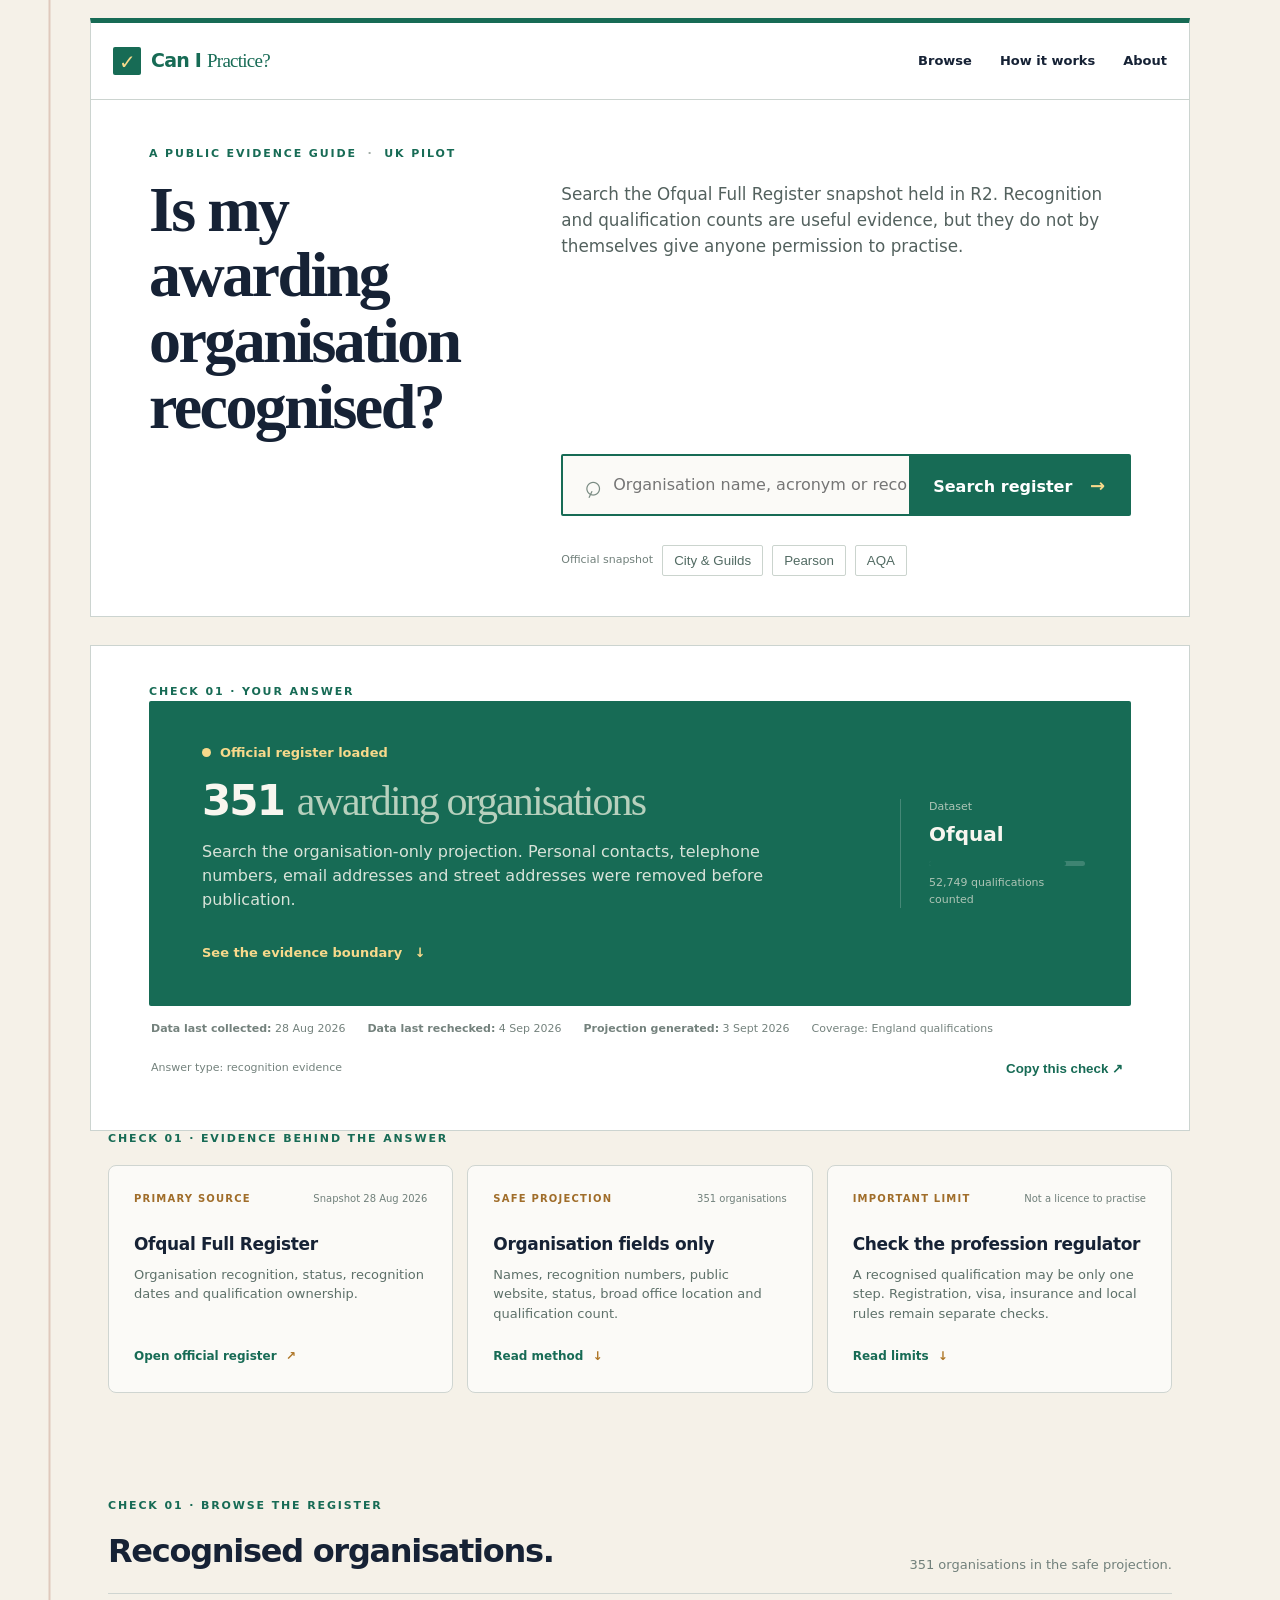
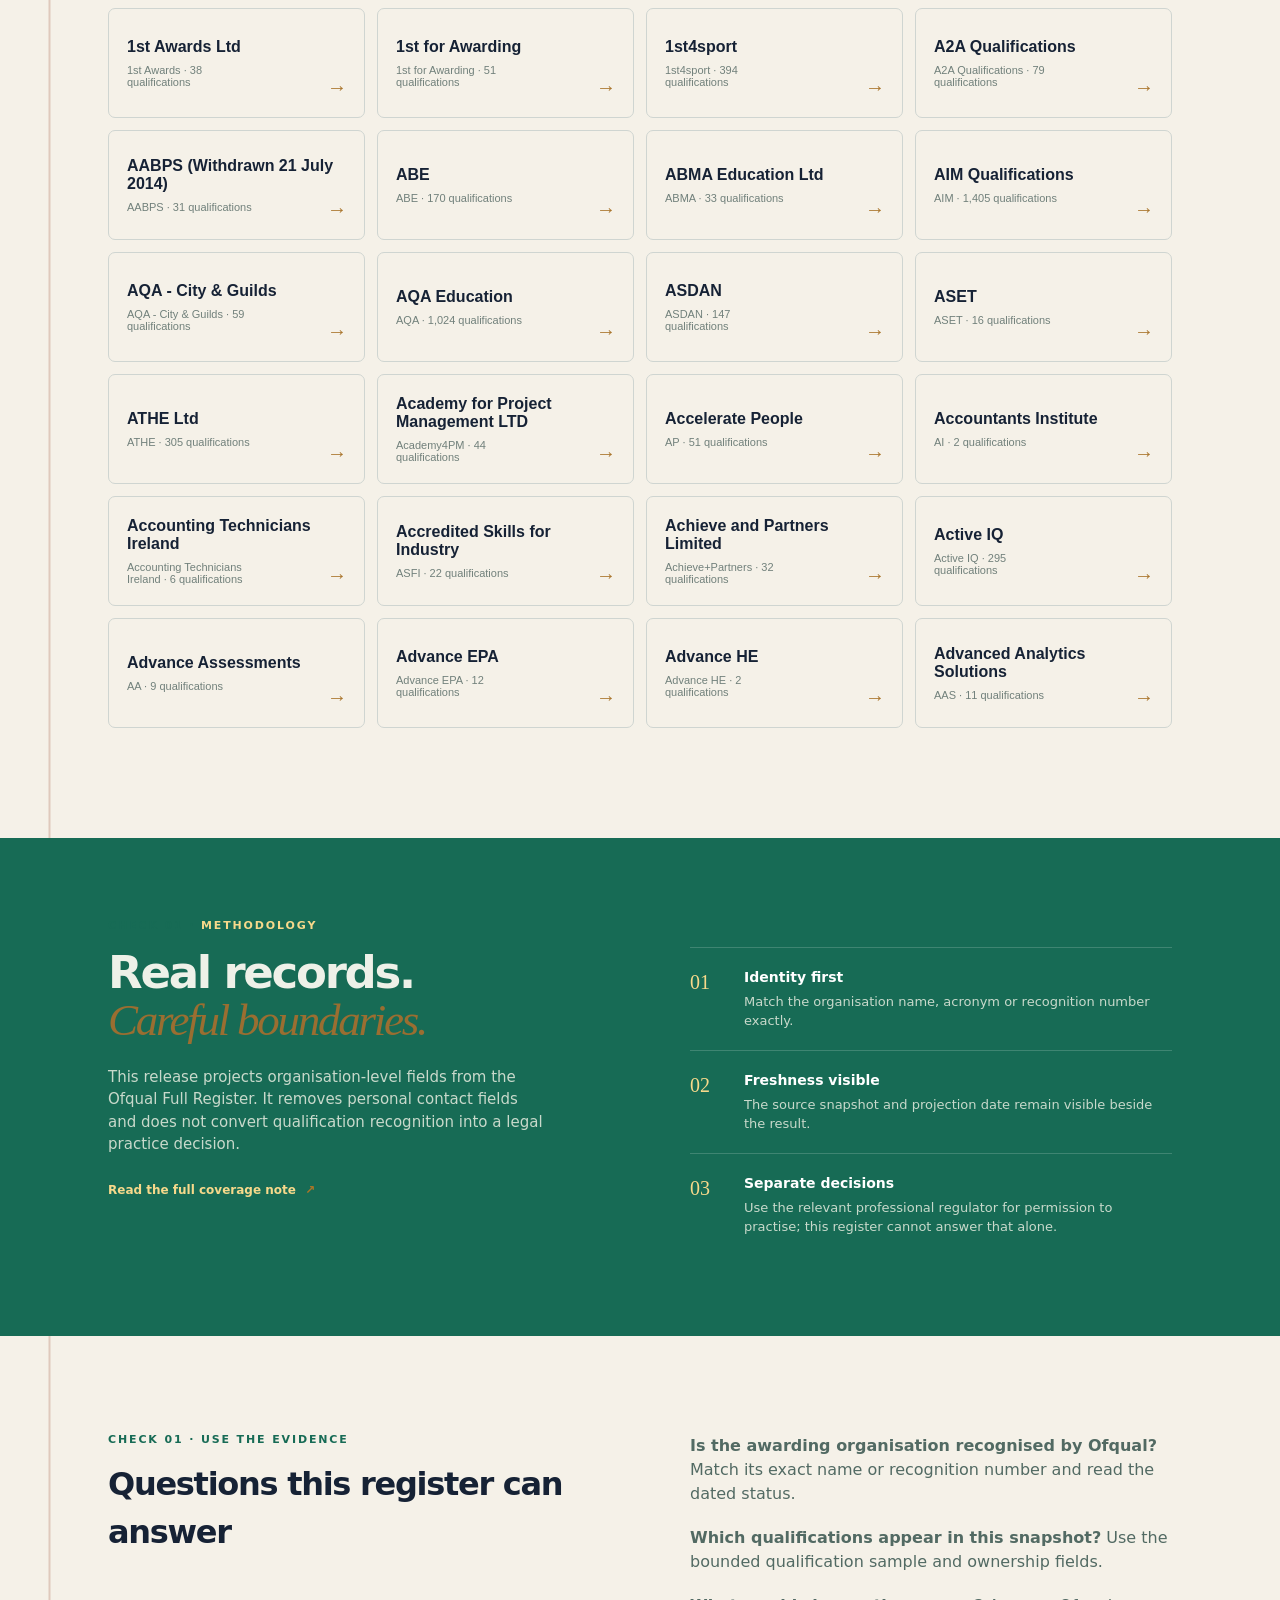
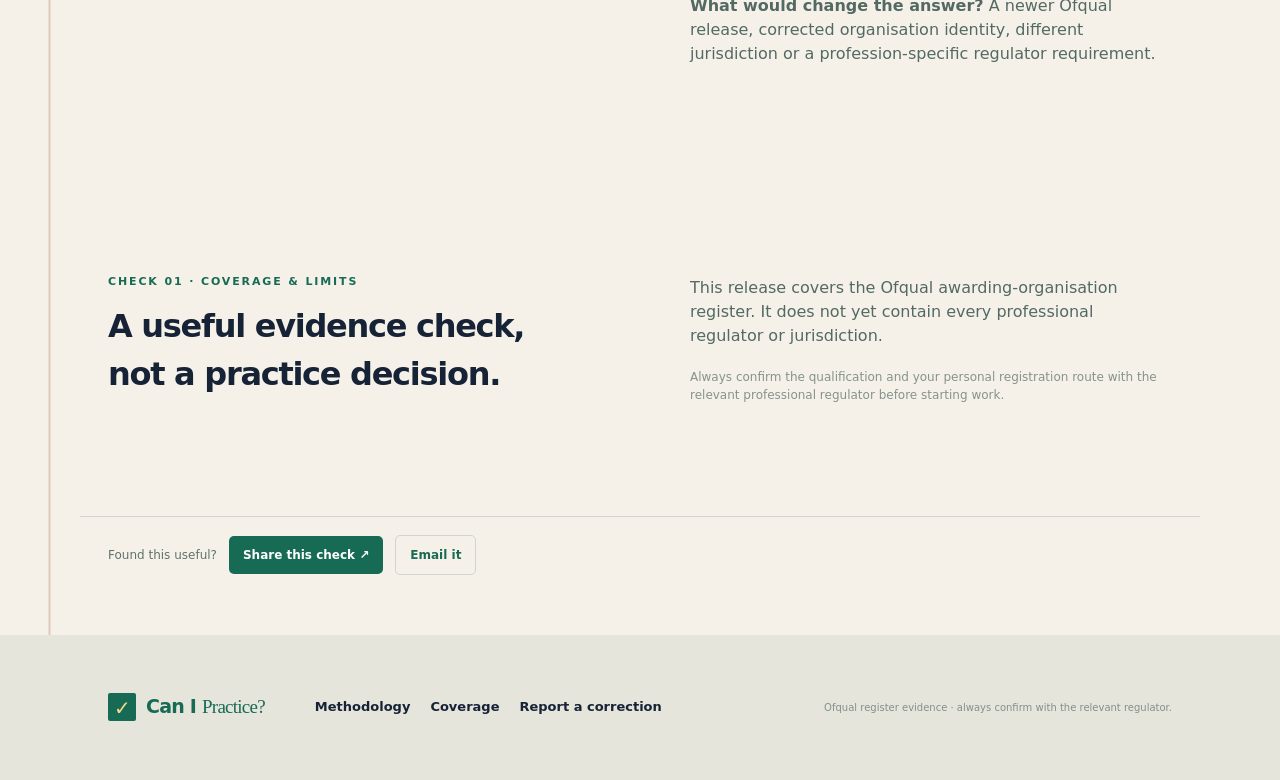
==== commit d0ee2bc3: "Apply evidence questions and freshness guidance" ====
--- a/index.html
+++ b/index.html
@@ -3,19 +3,19 @@
 <head>
   <meta charset="utf-8">
   <meta name="viewport" content="width=device-width, initial-scale=1">
-  <title>Can I Practice? — Check professional registration</title>
+  <title>Can I Practice? — Ofqual awarding organisation lookup</title>
   <meta name="description" content="Search the official Ofqual register snapshot for recognised awarding organisations and see the boundary between qualification evidence and permission to practise.">
   <meta name="robots" content="index,follow">
   <meta name="theme-color" content="#f4f1ea">
   <link rel="canonical" href="https://canipractice.com/">
-  <meta property="og:title" content="Can I Practice? — Check professional registration">
-  <meta property="og:description" content="Check the evidence behind professional registration and practice requirements.">
+  <meta property="og:title" content="Can I Practice? — Ofqual awarding organisation lookup">
+  <meta property="og:description" content="Check Ofqual recognition, dates and an organisation’s qualification profile while keeping professional registration separate.">
   <meta property="og:type" content="website">
   <meta property="og:url" content="https://canipractice.com/">
   <meta property="og:site_name" content="Can I Practice?">
   <meta name="twitter:card" content="summary">
-  <meta name="twitter:title" content="Can I Practice? — Check professional registration">
-  <meta name="twitter:description" content="Check the evidence behind professional registration and practice requirements.">
+  <meta name="twitter:title" content="Can I Practice? — Ofqual awarding organisation lookup">
+  <meta name="twitter:description" content="Check Ofqual recognition, dates and an organisation’s qualification profile while keeping professional registration separate.">
   <meta name="37x-ga-measurement-id" content="G-SWVLQ1LFZ7">
   <script defer src="analytics-consent.js"></script>
   <link rel="icon" href="data:image/svg+xml,%3Csvg xmlns='http://www.w3.org/2000/svg' viewBox='0 0 64 64'%3E%3Crect width='64' height='64' rx='16' fill='%231b4d4a'/%3E%3Cpath d='m16 33 10 10 22-23' fill='none' stroke='%23f7d98b' stroke-width='7' stroke-linecap='round' stroke-linejoin='round'/%3E%3C/svg%3E">
@@ -45,7 +45,12 @@
         <div class="answer-main"><div class="status-line"><span class="status-dot"></span><span id="answerLabel">Official register loaded</span></div><h2 id="answerTitle">351 <span>awarding organisations</span></h2><p id="answerCopy">Search the organisation-only projection. Personal contacts, telephone numbers, email addresses and street addresses were removed before publication.</p><a class="next-step" href="#evidence">See the evidence boundary <span>↓</span></a></div>
         <div class="confidence"><span>Dataset</span><strong>Ofqual</strong><div class="confidence-bar"><i></i></div><small>52,749 qualifications counted</small></div>
       </div>
-      <div class="answer-meta"><span><strong>Source snapshot:</strong> <time datetime="2026-08-28">28 Aug 2026</time></span><span><strong>Projection generated:</strong> <time id="generatedAt">loading…</time></span><span>Coverage: England qualifications</span><span>Answer type: recognition evidence</span><button id="copyLink" type="button">Copy this check ↗</button></div>
+      <section class="record-detail" id="recordDetail" hidden>
+        <div><div class="section-kicker">Organisation record</div><dl id="organisationFacts"></dl><a class="official-link" id="organisationWebsite" rel="external">Visit organisation website ↗</a></div>
+        <div><div class="section-kicker">Qualification profile</div><div class="summary-chips" id="qualificationSummary"></div></div>
+        <div class="qualification-list"><div class="section-kicker">Examples currently available to learners</div><div id="qualificationExamples"></div><p class="muted">Examples are a bounded sample from the Ofqual snapshot, not the organisation’s complete catalogue.</p></div>
+      </section>
+      <div class="answer-meta"><span><strong>Data last collected:</strong> <time datetime="2026-08-28">28 Aug 2026</time></span><span><strong>Data last rechecked:</strong> <time datetime="2026-09-04">4 Sep 2026</time></span><span><strong>Projection generated:</strong> <time id="generatedAt">loading…</time></span><span>Coverage: England qualifications</span><span>Answer type: recognition evidence</span><button id="copyLink" type="button">Copy this check ↗</button></div>
     </section>
 
     <section class="evidence wrap" id="evidence"><div class="section-kicker">Evidence behind the answer</div><div class="evidence-grid">
@@ -58,10 +63,12 @@
 
     <section class="method wrap" id="method"><div class="method-copy"><div class="section-kicker">Methodology</div><h2>Real records.<br><em>Careful boundaries.</em></h2><p>This release projects organisation-level fields from the Ofqual Full Register. It removes personal contact fields and does not convert qualification recognition into a legal practice decision.</p><a class="text-link" href="#about">Read the full coverage note <span>↗</span></a></div><div class="method-list"><div><strong>01</strong><span><b>Identity first</b>Match the organisation name, acronym or recognition number exactly.</span></div><div><strong>02</strong><span><b>Freshness visible</b>The source snapshot and projection date remain visible beside the result.</span></div><div><strong>03</strong><span><b>Separate decisions</b>Use the relevant professional regulator for permission to practise; this register cannot answer that alone.</span></div></div></section>
 
+    <section class="about wrap" aria-labelledby="questions-title"><div><div class="section-kicker">Use the evidence</div><h2 id="questions-title">Questions this register can answer</h2></div><div><p><strong>Is the awarding organisation recognised by Ofqual?</strong> Match its exact name or recognition number and read the dated status.</p><p><strong>Which qualifications appear in this snapshot?</strong> Use the bounded qualification sample and ownership fields.</p><p><strong>What would change the answer?</strong> A newer Ofqual release, corrected organisation identity, different jurisdiction or a profession-specific regulator requirement.</p></div></section>
+
     <section class="about wrap" id="about"><div><div class="section-kicker">Coverage &amp; limits</div><h2>A useful evidence check,<br>not a practice decision.</h2></div><div><p>This release covers the Ofqual awarding-organisation register. It does not yet contain every professional regulator or jurisdiction.</p><p class="muted">Always confirm the qualification and your personal registration route with the relevant professional regulator before starting work.</p></div></section>
     <section class="share wrap"><span>Found this useful?</span><button id="shareBtn">Share this check ↗</button><button id="emailBtn">Email it</button></section>
   </main>
-  <footer><div class="wrap footer-inner"><a class="brand" href="#top"><span class="brand-mark">✓</span><span>Can I <i>Practice?</i></span></a><div><a href="#method">Methodology</a><a href="#about">Coverage</a><a href="mailto:hello@canipractice.com">Contact</a></div><small>Ofqual register evidence · always confirm with the relevant regulator.</small></div></footer>
+  <footer><div class="wrap footer-inner"><a class="brand" href="#top"><span class="brand-mark">✓</span><span>Can I <i>Practice?</i></span></a><div><a href="#method">Methodology</a><a href="#about">Coverage</a><a href="https://37xventures.com/#contact">Report a correction</a></div><small>Ofqual register evidence · always confirm with the relevant regulator.</small></div></footer>
   <script src="app.js" defer></script>
 </body>
 </html>
--- a/styles.css
+++ b/styles.css
@@ -39,6 +39,8 @@
 .confidence-bar i{display:block;width:88%;height:100%;background:var(--yellow);border-radius:8px}
 .answer-meta{display:flex;gap:22px;align-items:center;flex-wrap:wrap;padding:15px 2px;color:#74827d;font-size:11px}
 .answer-meta button{margin-left:auto;background:none;border:0;color:var(--green);font-weight:750;cursor:pointer}
+.record-detail{display:grid;grid-template-columns:.85fr 1.15fr;gap:28px;margin-top:18px;padding:28px;background:var(--paper);border:1px solid var(--line)}
+.record-detail[hidden]{display:none}.record-detail dl{margin:12px 0}.record-detail dl div{display:flex;justify-content:space-between;gap:15px;border-bottom:1px solid var(--line);padding:8px 0;font-size:12px}.record-detail dt{color:var(--muted)}.record-detail dd{margin:0;text-align:right;font-weight:700}.official-link{display:inline-block;color:var(--green);font-size:12px;font-weight:800;margin-top:8px}.summary-chips{display:flex;flex-wrap:wrap;gap:7px;margin-top:14px}.summary-chips span{background:#e8efe9;border:1px solid #cbd8ce;padding:7px 9px;font-size:11px}.summary-chips b{color:#8b6429;margin-right:5px}.summary-chips strong{margin-left:5px}.qualification-list{grid-column:1/-1}.qualification-list>div:nth-child(2){display:grid;grid-template-columns:repeat(2,1fr);gap:8px;margin-top:14px}.qualification-list article{display:grid;grid-template-columns:1fr auto;gap:3px 12px;padding:12px;border:1px solid var(--line);background:white}.qualification-list article strong{font-size:13px}.qualification-list article span,.qualification-list article small{font-size:10px;color:var(--muted)}.qualification-list article a{grid-column:2;grid-row:1/-1;align-self:center;font-size:10px;font-weight:800;color:var(--green)}
 .evidence{padding-bottom:105px}
 .evidence-grid{display:grid;grid-template-columns:repeat(3,1fr);gap:14px;margin-top:18px}
 .source-card{background:var(--paper);border:1px solid var(--line);border-radius:8px;padding:25px}
@@ -95,6 +97,7 @@
 .confidence{border:0;border-top:1px solid #ffffff33;width:auto;margin-top:26px;padding:18px 0 0}
 .answer-meta{gap:8px;line-height:1.2}
 .answer-meta button{margin-left:0}
+.record-detail{grid-template-columns:1fr;padding:18px}.qualification-list>div:nth-child(2){grid-template-columns:1fr}.qualification-list article{grid-template-columns:1fr}.qualification-list article a{grid-column:1;grid-row:auto}
 .evidence-grid,.browse-grid{grid-template-columns:1fr 1fr}
 .source-card{padding:18px}
 .source-date{display:none}
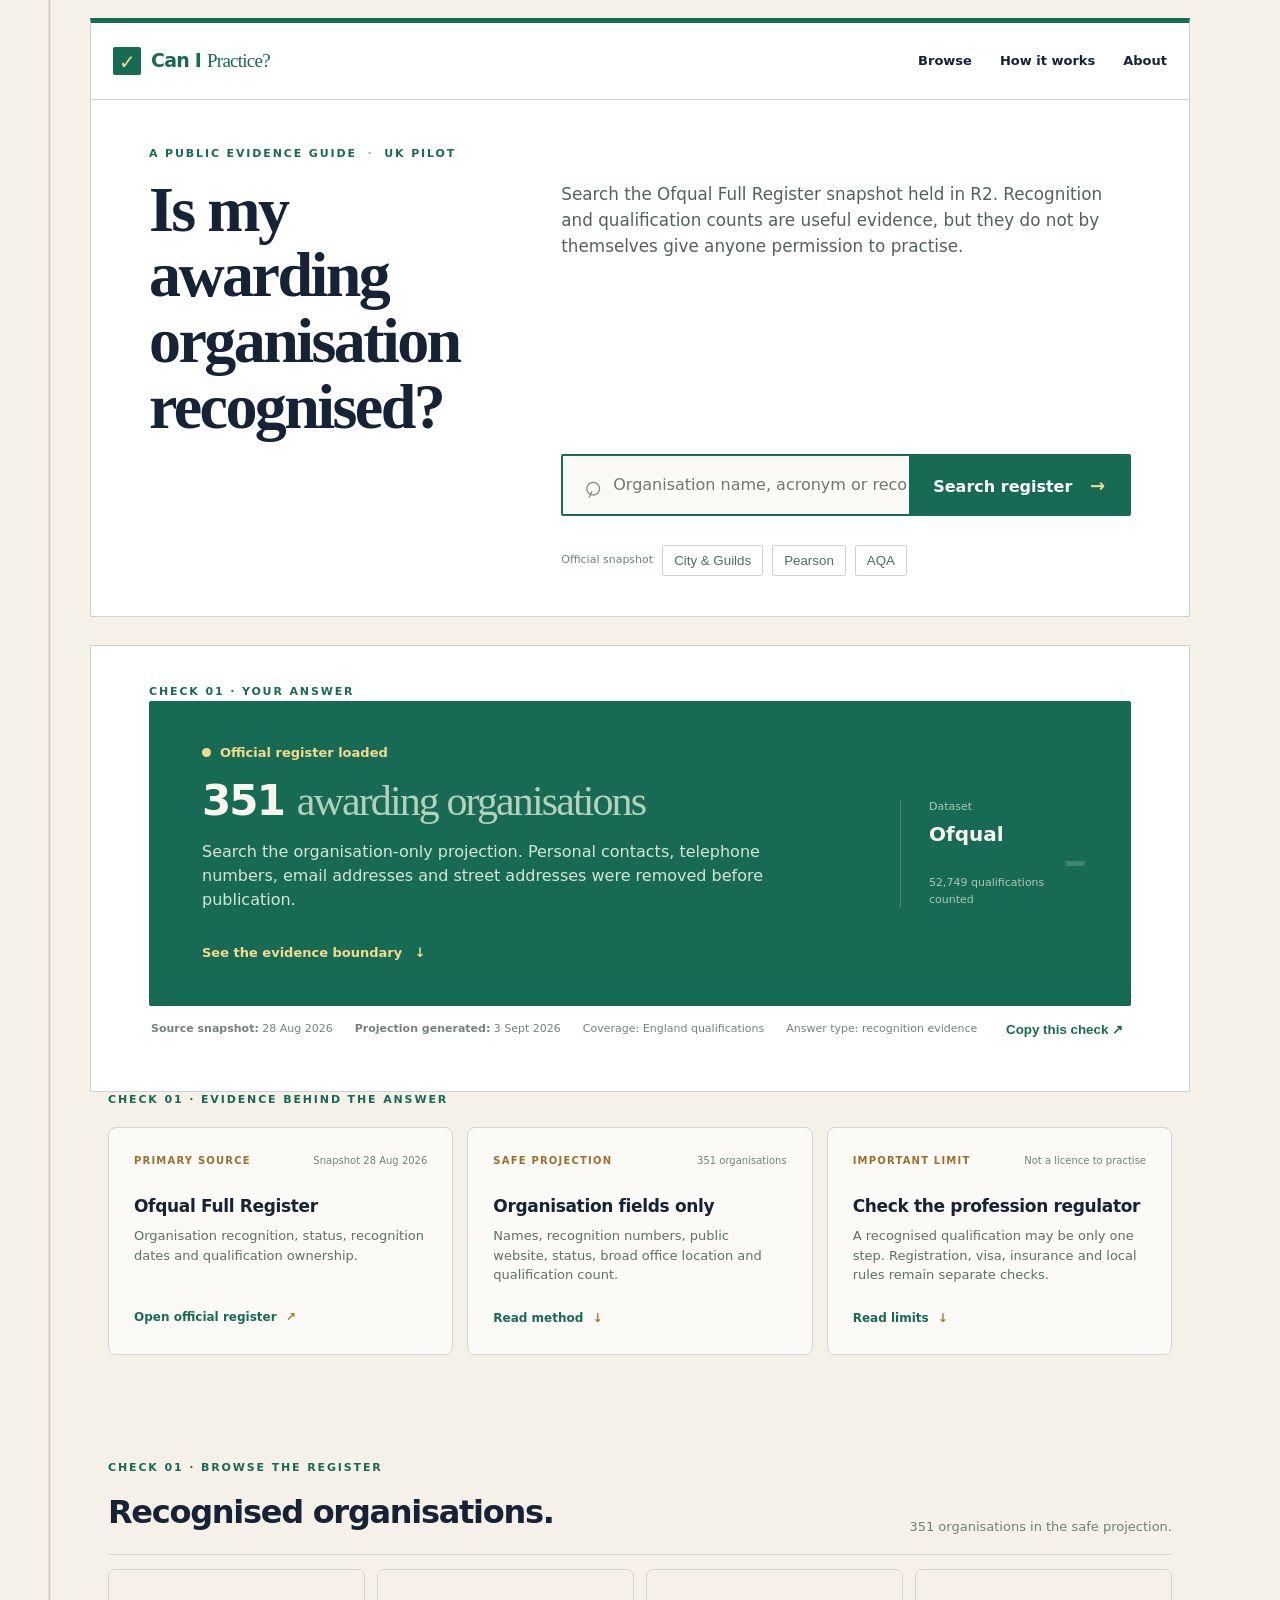
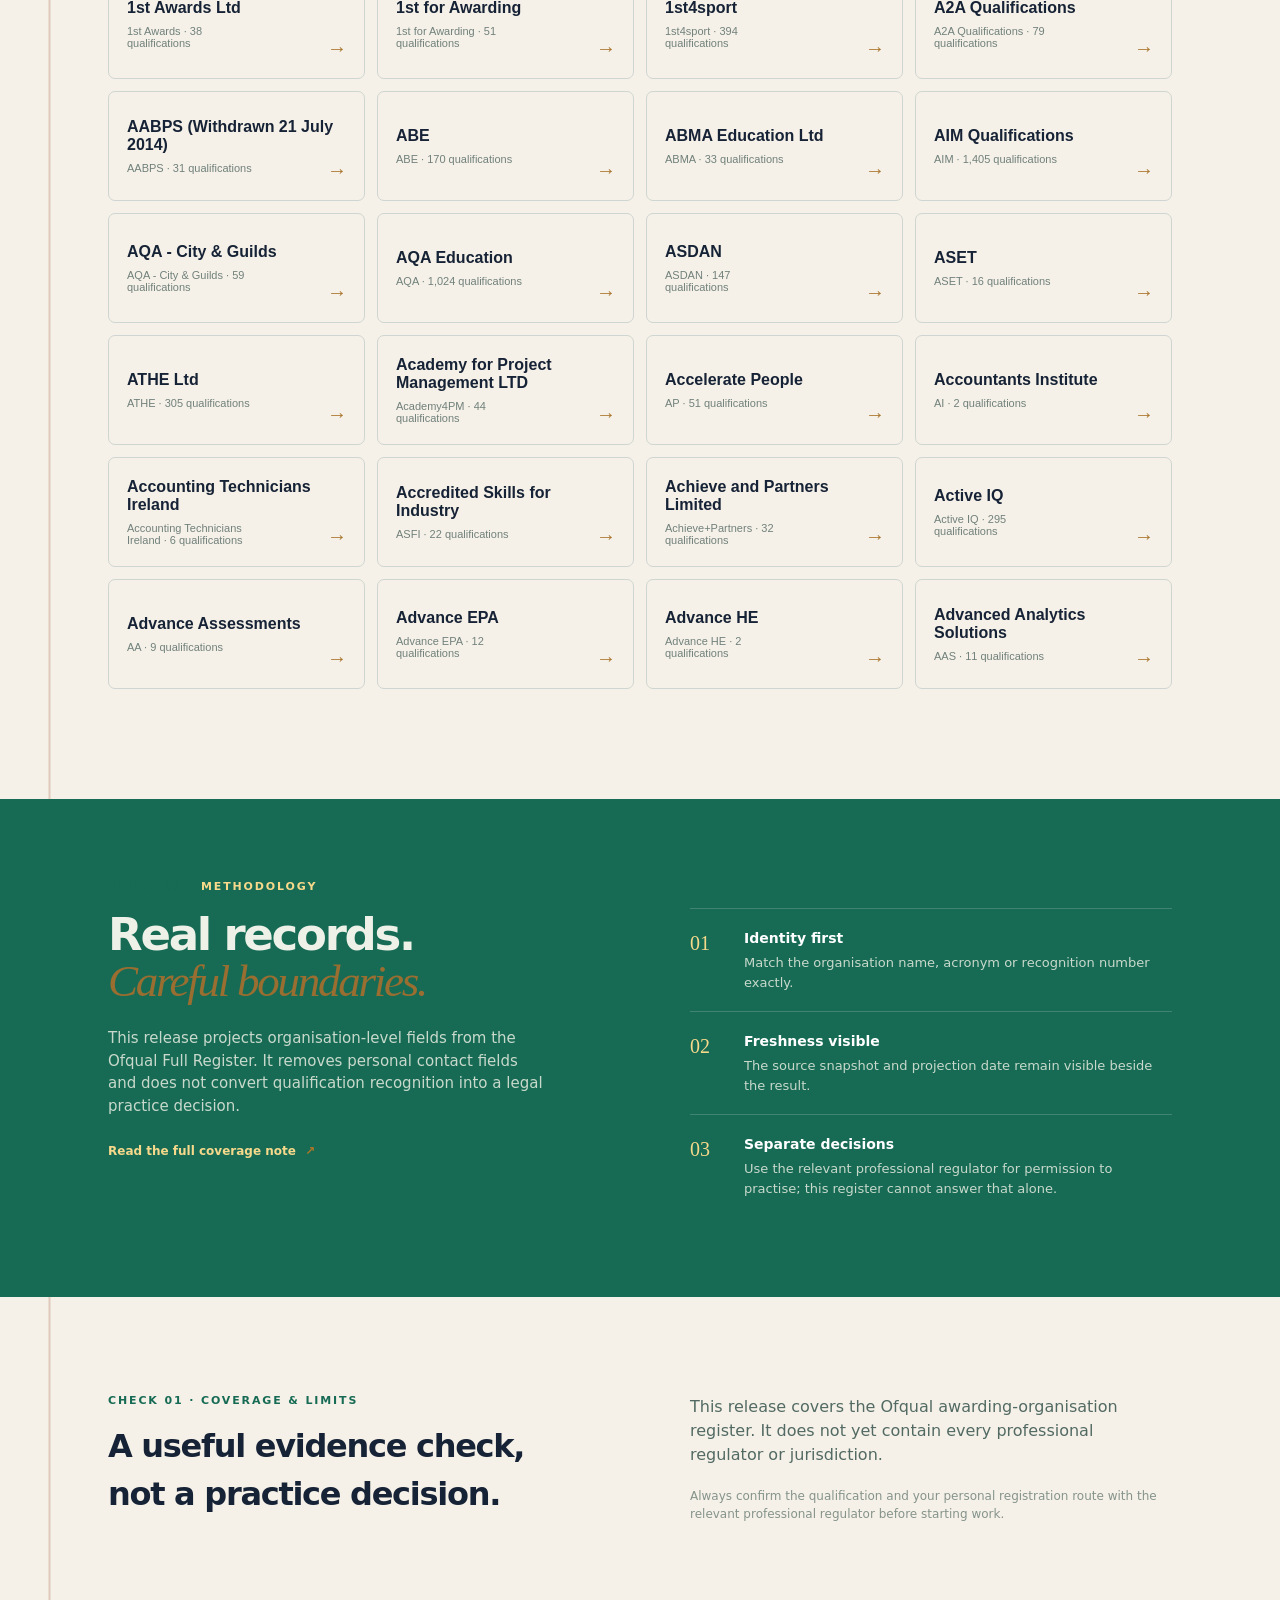
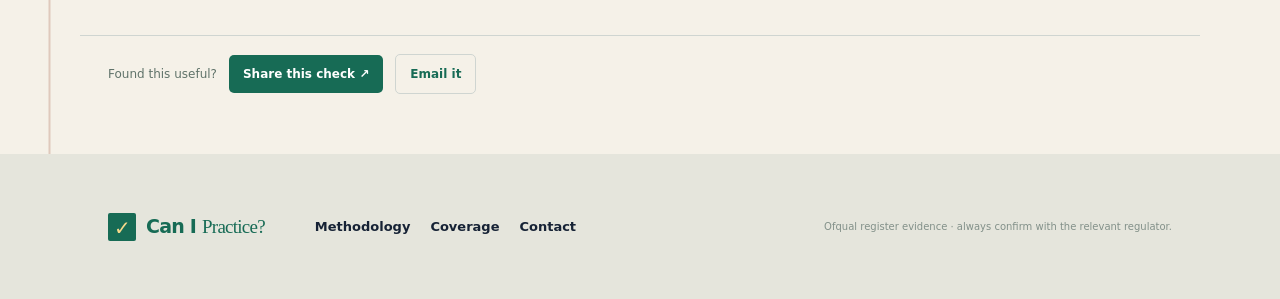
==== commit 9dc18880: "Return a real 404 for unknown routes" ====
--- a/index.html
+++ b/index.html
@@ -50,7 +50,7 @@
         <div><div class="section-kicker">Qualification profile</div><div class="summary-chips" id="qualificationSummary"></div></div>
         <div class="qualification-list"><div class="section-kicker">Examples currently available to learners</div><div id="qualificationExamples"></div><p class="muted">Examples are a bounded sample from the Ofqual snapshot, not the organisation’s complete catalogue.</p></div>
       </section>
-      <div class="answer-meta"><span><strong>Data last collected:</strong> <time datetime="2026-08-28">28 Aug 2026</time></span><span><strong>Data last rechecked:</strong> <time datetime="2026-09-04">4 Sep 2026</time></span><span><strong>Projection generated:</strong> <time id="generatedAt">loading…</time></span><span>Coverage: England qualifications</span><span>Answer type: recognition evidence</span><button id="copyLink" type="button">Copy this check ↗</button></div>
+      <div class="answer-meta"><span><strong>Source snapshot:</strong> <time datetime="2026-08-28">28 Aug 2026</time></span><span><strong>Projection generated:</strong> <time id="generatedAt">loading…</time></span><span>Coverage: England qualifications</span><span>Answer type: recognition evidence</span><button id="copyLink" type="button">Copy this check ↗</button></div>
     </section>
 
     <section class="evidence wrap" id="evidence"><div class="section-kicker">Evidence behind the answer</div><div class="evidence-grid">
@@ -63,12 +63,10 @@
 
     <section class="method wrap" id="method"><div class="method-copy"><div class="section-kicker">Methodology</div><h2>Real records.<br><em>Careful boundaries.</em></h2><p>This release projects organisation-level fields from the Ofqual Full Register. It removes personal contact fields and does not convert qualification recognition into a legal practice decision.</p><a class="text-link" href="#about">Read the full coverage note <span>↗</span></a></div><div class="method-list"><div><strong>01</strong><span><b>Identity first</b>Match the organisation name, acronym or recognition number exactly.</span></div><div><strong>02</strong><span><b>Freshness visible</b>The source snapshot and projection date remain visible beside the result.</span></div><div><strong>03</strong><span><b>Separate decisions</b>Use the relevant professional regulator for permission to practise; this register cannot answer that alone.</span></div></div></section>
 
-    <section class="about wrap" aria-labelledby="questions-title"><div><div class="section-kicker">Use the evidence</div><h2 id="questions-title">Questions this register can answer</h2></div><div><p><strong>Is the awarding organisation recognised by Ofqual?</strong> Match its exact name or recognition number and read the dated status.</p><p><strong>Which qualifications appear in this snapshot?</strong> Use the bounded qualification sample and ownership fields.</p><p><strong>What would change the answer?</strong> A newer Ofqual release, corrected organisation identity, different jurisdiction or a profession-specific regulator requirement.</p></div></section>
-
     <section class="about wrap" id="about"><div><div class="section-kicker">Coverage &amp; limits</div><h2>A useful evidence check,<br>not a practice decision.</h2></div><div><p>This release covers the Ofqual awarding-organisation register. It does not yet contain every professional regulator or jurisdiction.</p><p class="muted">Always confirm the qualification and your personal registration route with the relevant professional regulator before starting work.</p></div></section>
     <section class="share wrap"><span>Found this useful?</span><button id="shareBtn">Share this check ↗</button><button id="emailBtn">Email it</button></section>
   </main>
-  <footer><div class="wrap footer-inner"><a class="brand" href="#top"><span class="brand-mark">✓</span><span>Can I <i>Practice?</i></span></a><div><a href="#method">Methodology</a><a href="#about">Coverage</a><a href="https://37xventures.com/#contact">Report a correction</a></div><small>Ofqual register evidence · always confirm with the relevant regulator.</small></div></footer>
-  <script src="app.js" defer></script>
+  <footer><div class="wrap footer-inner"><a class="brand" href="#top"><span class="brand-mark">✓</span><span>Can I <i>Practice?</i></span></a><div><a href="#method">Methodology</a><a href="#about">Coverage</a><a href="/cdn-cgi/l/email-protection#a3cbc6cfcfcce3c0c2cdcad3d1c2c0d7cac0c68dc0ccce">Contact</a></div><small>Ofqual register evidence · always confirm with the relevant regulator.</small></div></footer>
+  <script data-cfasync="false" src="/cdn-cgi/scripts/5c5dd728/cloudflare-static/email-decode.min.js"></script><script src="app.js" defer></script>
 </body>
 </html>
